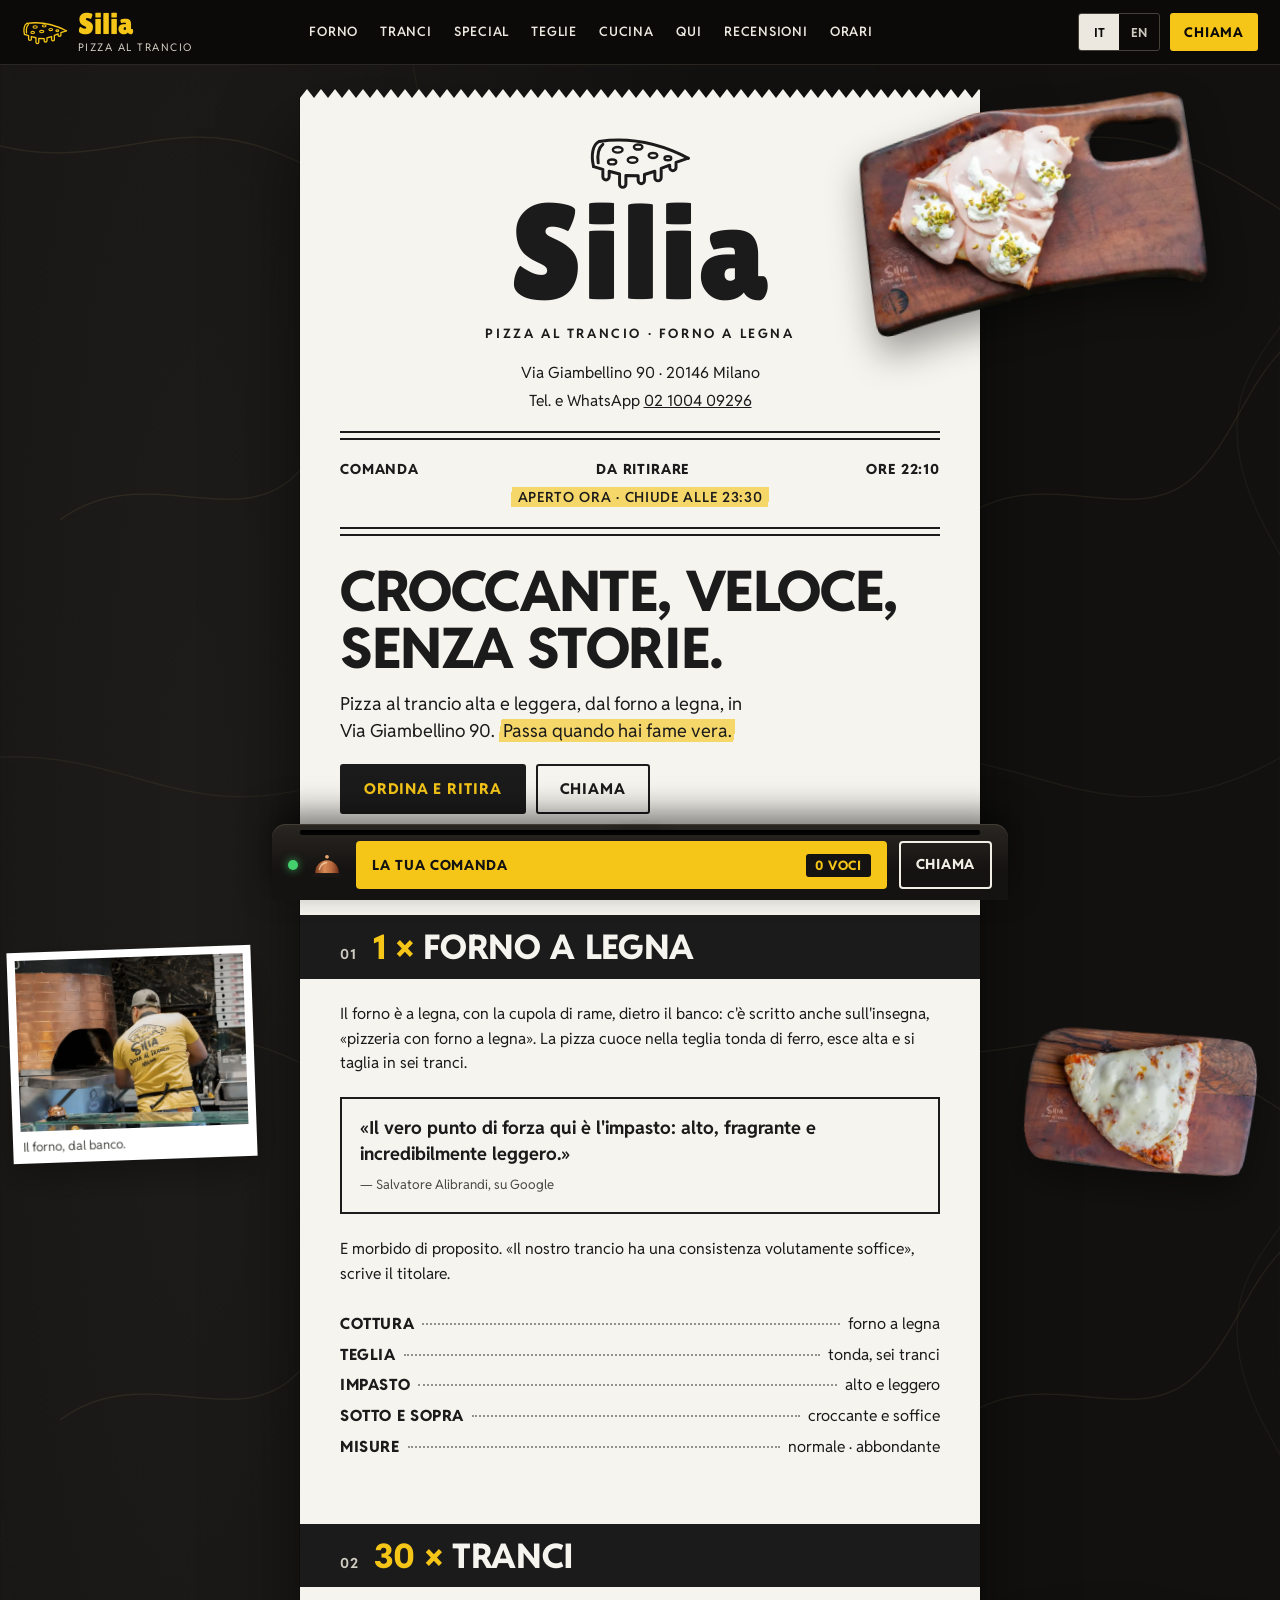
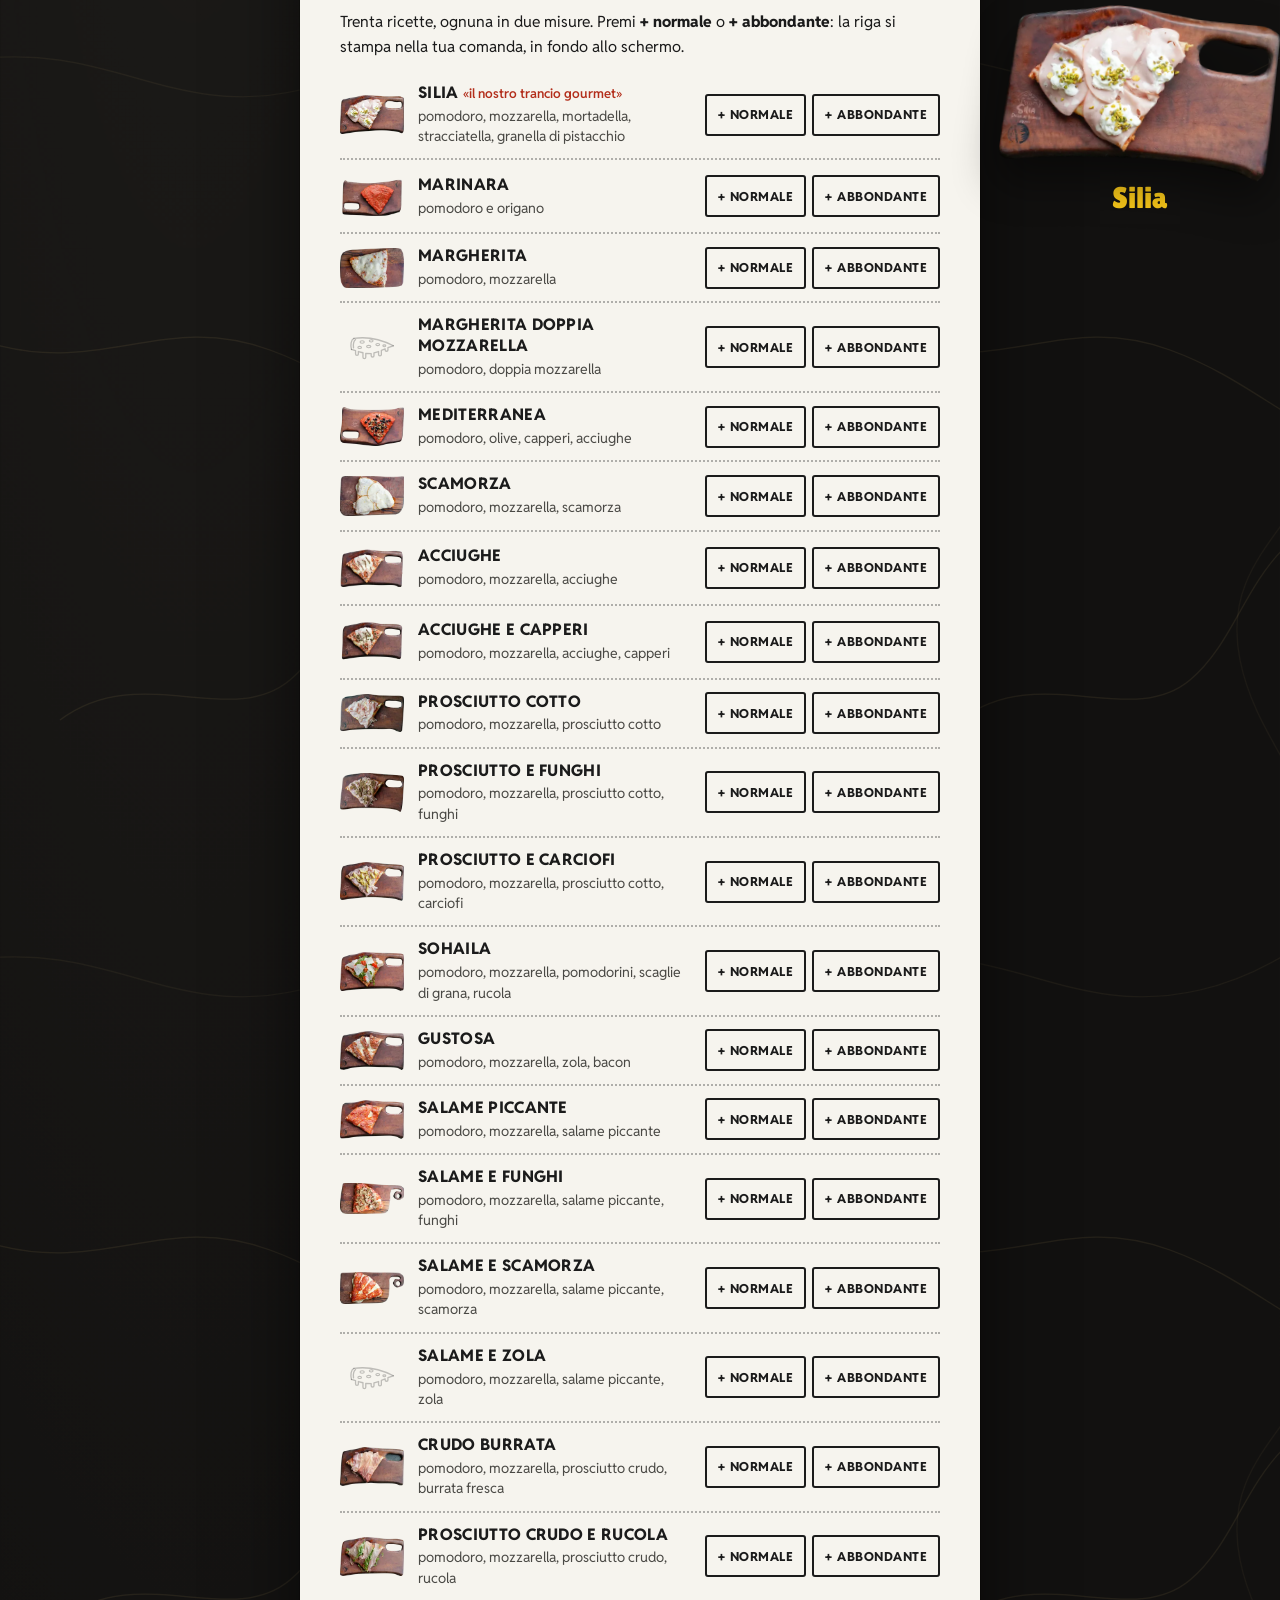
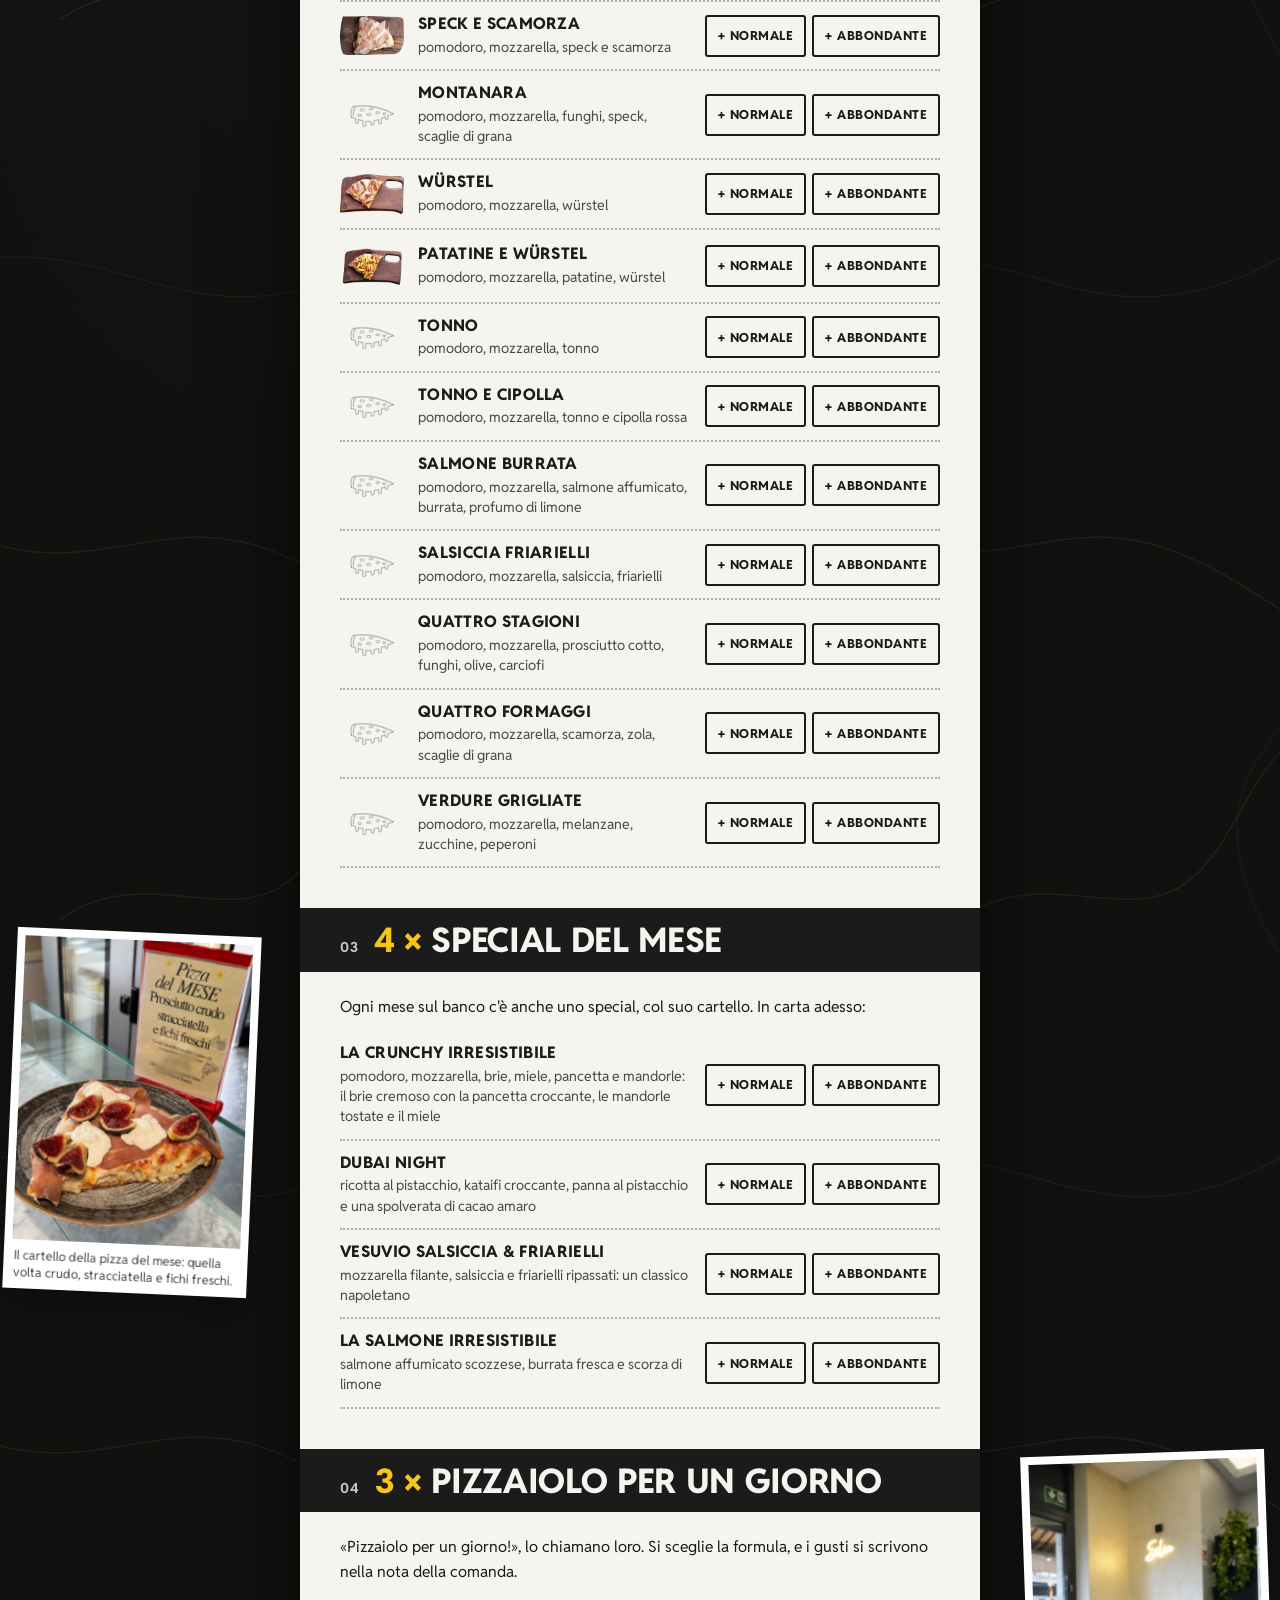
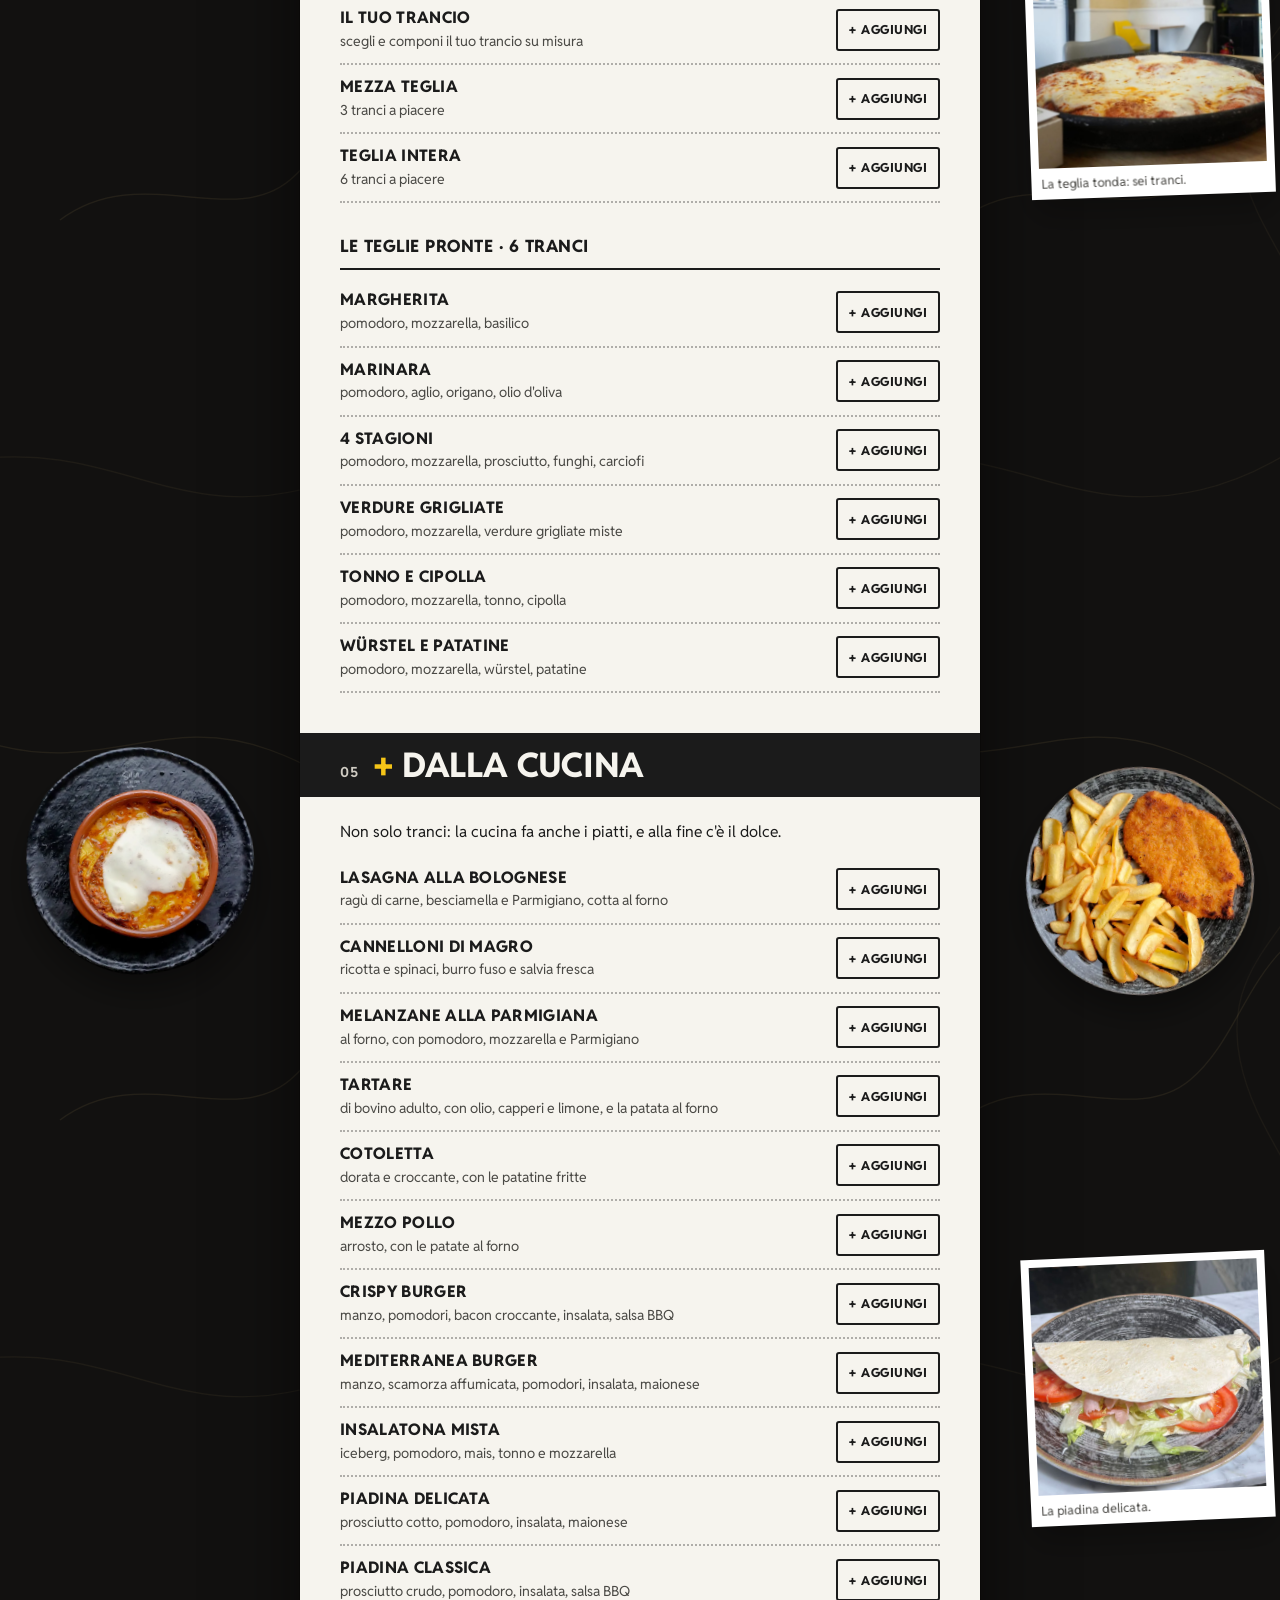
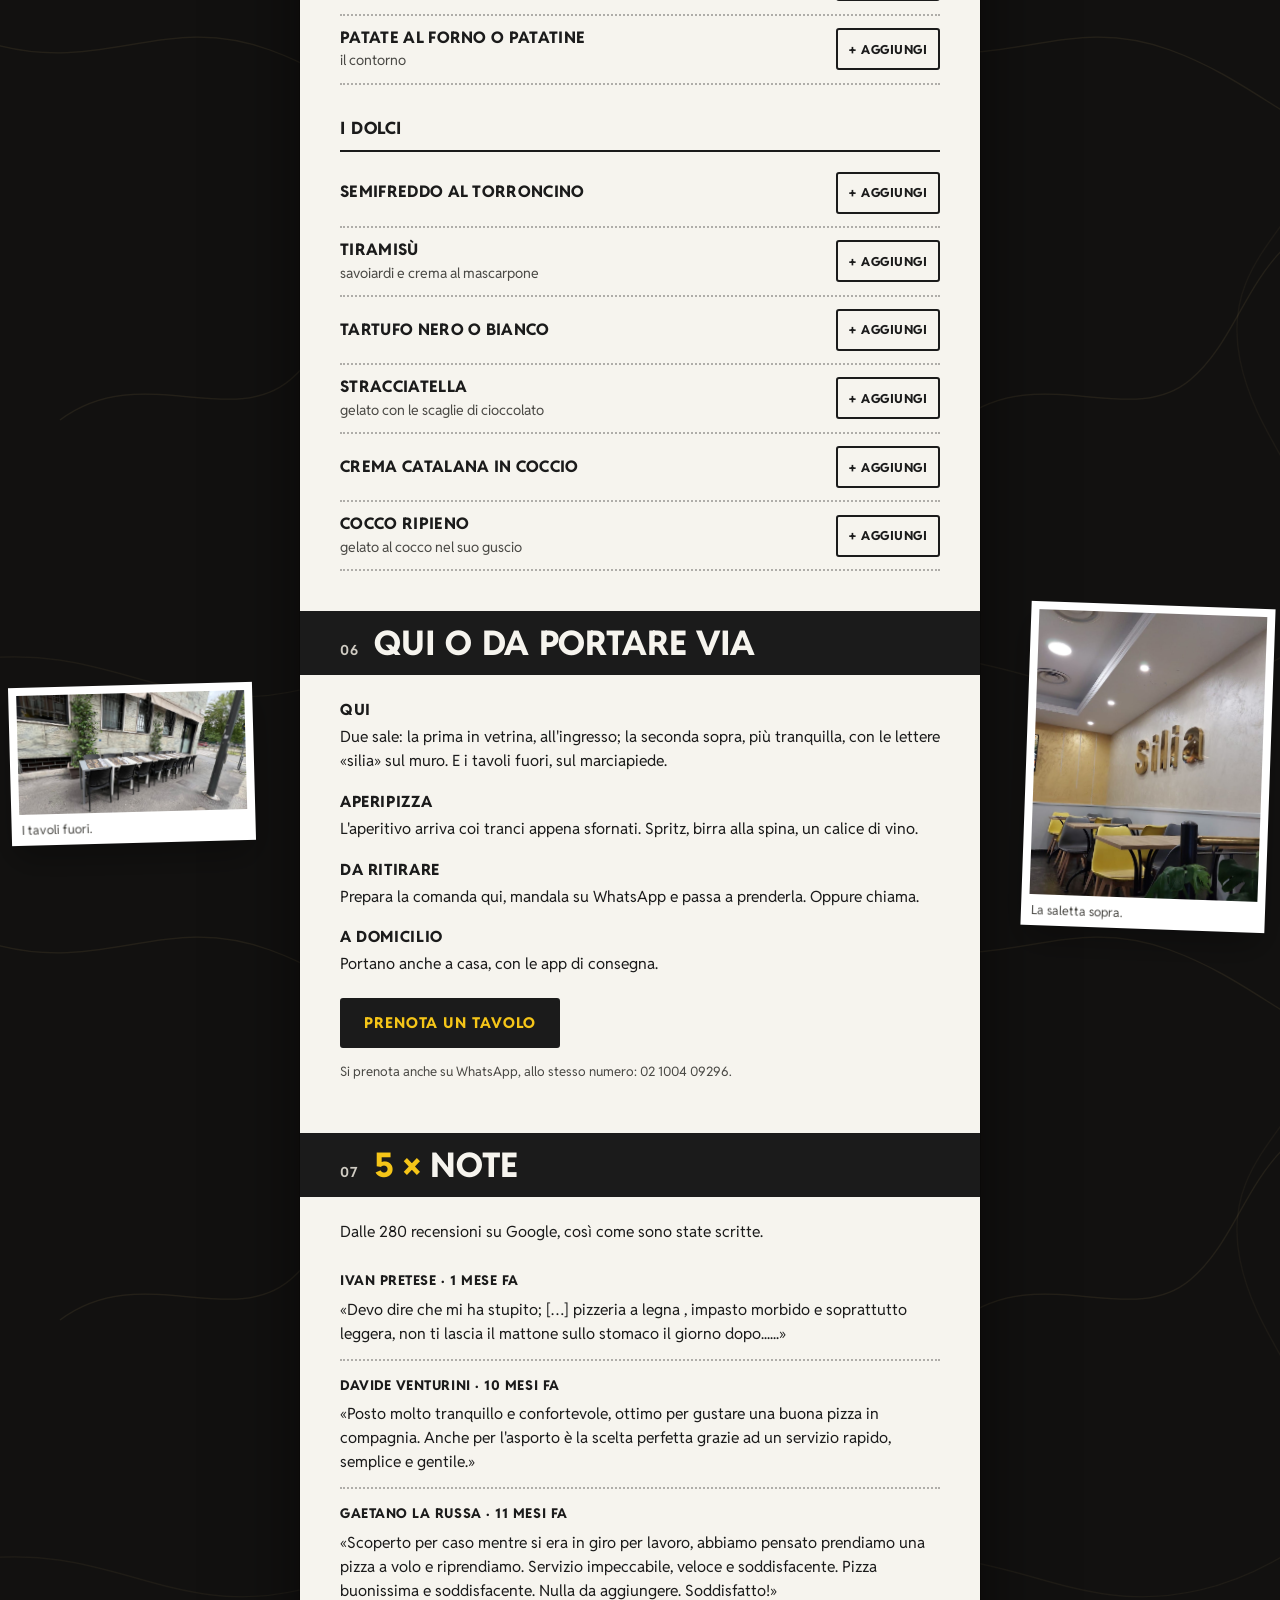
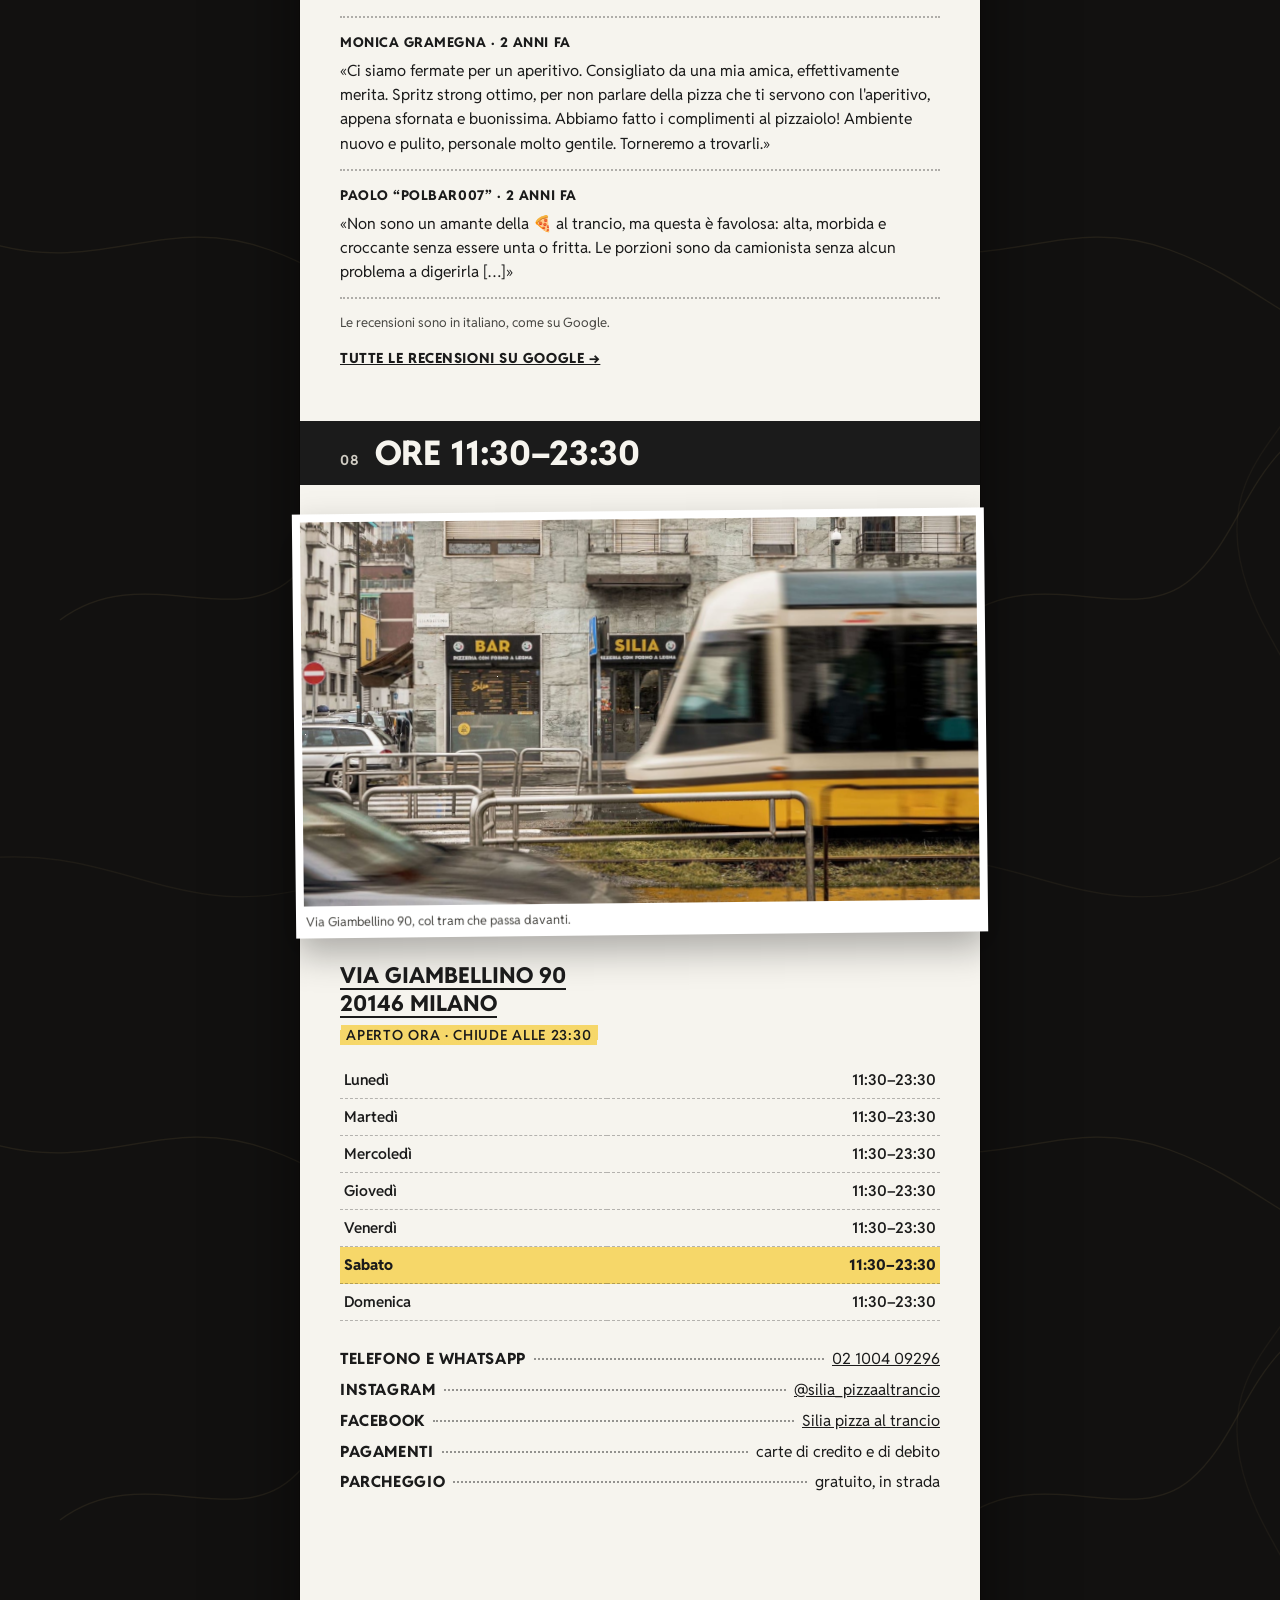
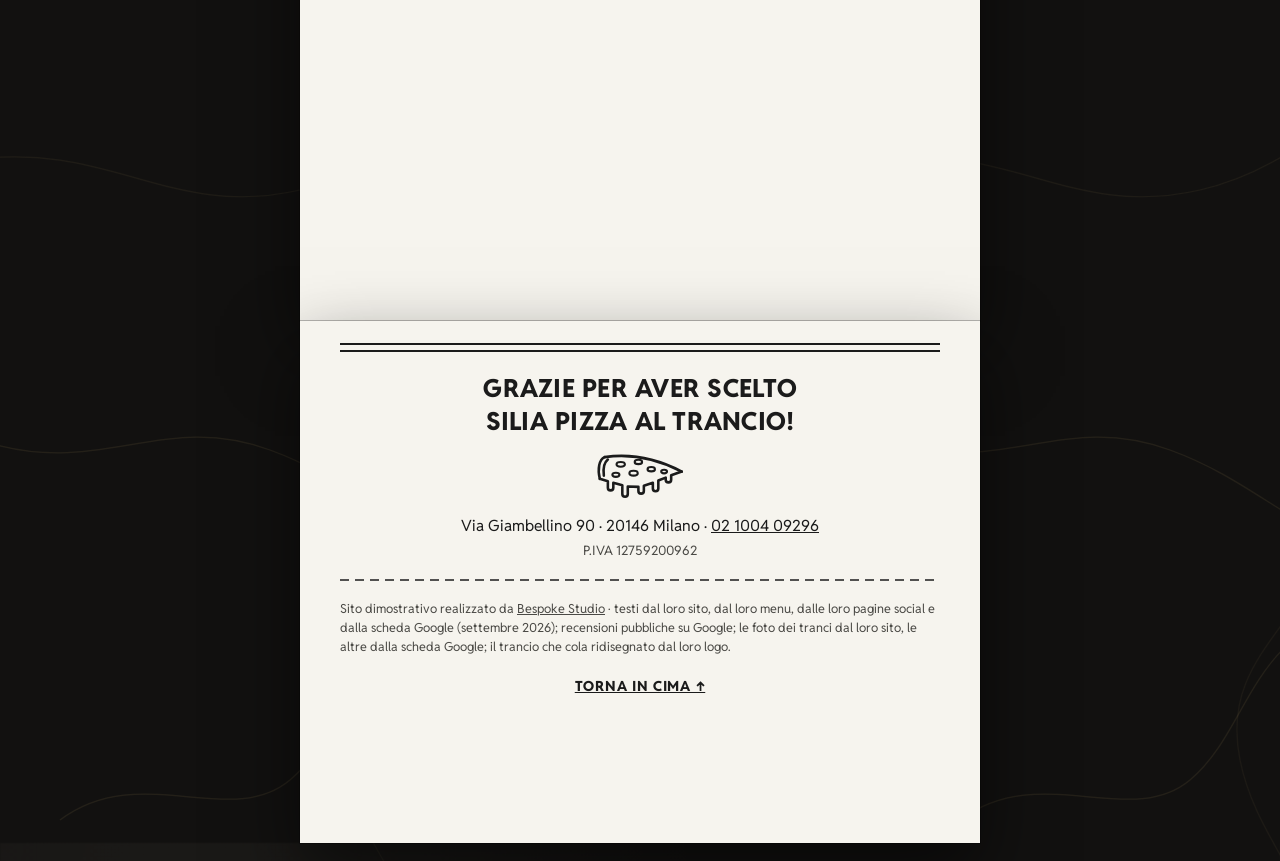
==== index.html @ 216e708e "Silia Pizza al Trancio: la comanda che esce dalla stampante Sito dimostrativo per Silia Pizza al Tra" ====
<!DOCTYPE html>
<html lang="it" class="no-js">
<head>
<meta charset="utf-8">
<meta name="viewport" content="width=device-width, initial-scale=1">
<script>(function(r){r.classList.remove('no-js');try{if(!matchMedia('(prefers-reduced-motion: reduce)').matches&&!location.hash&&(window.scrollY||0)<40)r.classList.add('stampa-attesa')}catch(e){}})(document.documentElement)</script>
<title>Silia Pizza al Trancio — forno a legna, Via Giambellino 90, Milano</title>
<meta name="description" content="Silia Pizza al Trancio: pizza al trancio alta e leggera dal forno a legna, in Via Giambellino 90 a Milano. Trenta ricette in due misure, normale e abbondante, teglie intere, cucina e aperipizza. Aperti tutti i giorni dalle 11:30 alle 23:30. Ordini e prenotazioni: 02 1004 09296, anche su WhatsApp.">
<link rel="canonical" href="https://rotenzark.github.io/silia-pizza/">
<meta property="og:type" content="website">
<meta property="og:title" content="Silia Pizza al Trancio — Croccante, veloce, senza storie.">
<meta property="og:description" content="Pizza al trancio dal forno a legna in Via Giambellino 90, Milano. Aperti tutti i giorni 11:30–23:30. La comanda si manda su WhatsApp.">
<meta property="og:image" content="https://rotenzark.github.io/silia-pizza/img/og.jpg">
<meta property="og:url" content="https://rotenzark.github.io/silia-pizza/">
<meta property="og:locale" content="it_IT">
<meta name="twitter:card" content="summary_large_image">
<meta name="theme-color" content="#121110">
<link rel="icon" href="img/favicon.svg" type="image/svg+xml">
<link rel="icon" href="img/favicon-32.png" sizes="32x32" type="image/png">
<link rel="apple-touch-icon" href="img/apple-touch-icon.png">
<link rel="preconnect" href="https://fonts.googleapis.com">
<link rel="preconnect" href="https://fonts.gstatic.com" crossorigin>
<link href="https://fonts.googleapis.com/css2?family=Lilita+One&amp;family=Radio+Canada+Big:ital,wght@0,400..700;1,400..600&amp;family=Reddit+Mono:wght@400..800&amp;display=swap" rel="stylesheet">
<!-- le sole cifre da Reddit Sans: lo zero di Reddit Mono è barrato (zero-check) -->
<link href="https://fonts.googleapis.com/css2?family=Reddit+Sans:wght@400..800&amp;text=0123456789&amp;display=swap" rel="stylesheet">
<link rel="stylesheet" href="css/styles.css?v=1">
<script src="https://cdn.jsdelivr.net/npm/gsap@3.12.5/dist/gsap.min.js" defer></script>
<script src="https://cdn.jsdelivr.net/npm/gsap@3.12.5/dist/ScrollTrigger.min.js" defer></script>
<script src="js/main.js?v=1" defer></script>
<script type="application/ld+json">
{"@context":"https://schema.org","@type":"Restaurant","name":"Silia Pizza al Trancio","alternateName":["Silia","Silia Pizza"],"description":"Pizza al trancio dal forno a legna: trenta ricette in due misure, normale e abbondante, teglie intere da sei tranci, piatti della cucina, dolci e aperipizza.","servesCuisine":["Pizza al trancio","Pizza","Cucina italiana"],"url":"https://rotenzark.github.io/silia-pizza/","image":"https://rotenzark.github.io/silia-pizza/img/og.jpg","telephone":"+39 02 1004 09296","address":{"@type":"PostalAddress","streetAddress":"Via Giambellino 90","postalCode":"20146","addressLocality":"Milano","addressRegion":"MI","addressCountry":"IT"},"geo":{"@type":"GeoCoordinates","latitude":45.4488118,"longitude":9.1424454},"openingHoursSpecification":[{"@type":"OpeningHoursSpecification","dayOfWeek":["Monday","Tuesday","Wednesday","Thursday","Friday","Saturday","Sunday"],"opens":"11:30","closes":"23:30"}],"acceptsReservations":true,"paymentAccepted":"Carte di credito e di debito","hasMenu":"https://rotenzark.github.io/silia-pizza/#tranci","amenityFeature":[{"@type":"LocationFeatureSpecification","name":"Consumazione sul posto","value":true},{"@type":"LocationFeatureSpecification","name":"Asporto","value":true},{"@type":"LocationFeatureSpecification","name":"Consegna a domicilio","value":true},{"@type":"LocationFeatureSpecification","name":"Tavoli all'aperto","value":true},{"@type":"LocationFeatureSpecification","name":"Parcheggio gratuito in strada","value":true}],"sameAs":["https://www.instagram.com/silia_pizzaaltrancio/","https://www.facebook.com/p/Silia-pizza-al-trancio-100089987750003/"]}
</script>
<script type="application/ld+json">
{"@context":"https://schema.org","@type":"FAQPage","mainEntity":[
{"@type":"Question","name":"Quali sono gli orari di Silia Pizza al Trancio?","acceptedAnswer":{"@type":"Answer","text":"Tutti i giorni, dalle 11:30 alle 23:30."}},
{"@type":"Question","name":"Come si ordina da ritirare?","acceptedAnswer":{"@type":"Answer","text":"Si prepara la comanda sul sito e si manda su WhatsApp allo 02 1004 09296, oppure si chiama lo stesso numero. Poi si passa a ritirare in Via Giambellino 90."}},
{"@type":"Question","name":"Che differenza c'è fra trancio normale e abbondante?","acceptedAnswer":{"@type":"Answer","text":"È la misura: ogni ricetta si ordina in due misure, normale e abbondante."}},
{"@type":"Question","name":"Si può ordinare una teglia intera?","acceptedAnswer":{"@type":"Answer","text":"Sì: la mezza teglia ha 3 tranci a piacere, la teglia intera 6 tranci a piacere. Ci sono anche le teglie pronte, da 6 tranci."}},
{"@type":"Question","name":"Com'è cotta la pizza?","acceptedAnswer":{"@type":"Answer","text":"Nel forno a legna, in teglia tonda."}},
{"@type":"Question","name":"Si può prenotare un tavolo?","acceptedAnswer":{"@type":"Answer","text":"Sì, anche su WhatsApp allo 02 1004 09296. Ci sono due sale e i tavoli fuori."}}
]}
</script>
</head>
<body>

<svg class="simboli" aria-hidden="true" focusable="false"><defs>
  <!-- il trancio che cola, ridisegnato dal loro logo (maglietta gialla, taglieri incisi) -->
  <symbol id="trancio" viewBox="4 3 112 62">
    <g fill="none" stroke="currentColor" stroke-width="3.2" stroke-linecap="round" stroke-linejoin="round">
      <path d="M16 13 Q64 6 112 31"/><path d="M16 13 C9 16 7 28 10 40"/><path d="M20 16 C15 20 14 28 15 36"/>
      <path d="M10 40 L20 43 L20 51 A3.4 3.4 0 0 0 26.8 51 L26.8 45 L38 48 L38 59 A3.4 3.4 0 0 0 44.8 59 L44.8 49.5 L58 50 L58 55 A3.4 3.4 0 0 0 64.8 55 L64.8 48.5 L76 45 L76 52 A3.4 3.4 0 0 0 82.8 52 L82.8 42 L92 38.5 L92 41 A3.4 3.4 0 0 0 98.8 41 L98.8 35.5 L112 31"/>
    </g>
    <g fill="none" stroke="currentColor" stroke-width="2.6"><ellipse cx="36" cy="22" rx="5.2" ry="3"/><ellipse cx="52" cy="33" rx="5.2" ry="3"/><ellipse cx="58" cy="19" rx="4.6" ry="2.7"/><ellipse cx="74" cy="28" rx="4.6" ry="2.7"/><ellipse cx="30" cy="35" rx="4.4" ry="2.6"/><ellipse cx="90" cy="31" rx="3.6" ry="2.2"/></g>
  </symbol>
  <!-- il campanello di rame del loro banco (foto del forno) -->
  <symbol id="campanello-svg" viewBox="0 0 40 36">
    <path d="M20 5.5a2.2 2.2 0 1 0 0.01 0z" fill="#E7A36F"/>
    <path d="M6 27c0-8.6 6.3-15.2 14-15.2S34 18.4 34 27z" fill="url(#rame)"/>
    <path d="M11 22.5c1.2-4.4 4.6-7.4 8.5-8" fill="none" stroke="#F6D2B0" stroke-width="1.6" stroke-linecap="round" opacity=".8"/>
    <rect x="3" y="27" width="34" height="4.5" rx="2" fill="#1A1614"/>
  </symbol>
  <symbol id="telefono" viewBox="0 0 24 24"><path fill="currentColor" d="M6.6 10.8c1.4 2.8 3.8 5.1 6.6 6.6l2.2-2.2c.3-.3.7-.4 1-.2 1.1.4 2.3.6 3.6.6.6 0 1 .4 1 1V20c0 .6-.4 1-1 1-9.4 0-17-7.6-17-17 0-.6.4-1 1-1h3.5c.6 0 1 .4 1 1 0 1.3.2 2.5.6 3.6.1.3 0 .7-.2 1l-2.3 2.2z"/></symbol>
  <linearGradient id="rame" x1="0" y1="0" x2="1" y2="0"><stop offset="0" stop-color="#7A3A1C"/><stop offset=".4" stop-color="#D98A55"/><stop offset=".7" stop-color="#B8693E"/><stop offset="1" stop-color="#6A2F16"/></linearGradient>
</defs></svg>

<a class="salta-al-testo" href="#comanda" data-i18n="m.salta">Vai al contenuto</a>

<header class="testata">
  <a class="testata__marchio" href="#comanda" aria-label="Silia Pizza al Trancio, torna all'inizio" data-i18n-aria="m.top">
    <svg class="testata__trancio" aria-hidden="true"><use href="#trancio"/></svg>
    <span class="testata__nome">Silia<span class="testata__cosa" data-i18n="t.cosa">pizza al trancio</span></span>
  </a>
  <nav class="voci" aria-label="Le righe della comanda" data-i18n-aria="m.voci">
    <a href="#forno" data-i18n="v.forno">Forno</a>
    <a href="#tranci" data-i18n="v.tranci">Tranci</a>
    <a href="#special" data-i18n="v.special">Special</a>
    <a href="#teglie" data-i18n="v.teglie">Teglie</a>
    <a href="#cucina" data-i18n="v.cucina">Cucina</a>
    <a href="#qui" data-i18n="v.qui">Qui</a>
    <a href="#note" data-i18n="v.note">Recensioni</a>
    <a href="#dove" data-i18n="v.dove">Orari</a>
  </nav>
  <div class="testata__destra">
    <div class="lingue" role="group" aria-label="Lingua" data-i18n-aria="m.lingua">
      <button type="button" data-lang="it" aria-pressed="true">IT</button>
      <button type="button" data-lang="en" aria-pressed="false">EN</button>
    </div>
    <a class="testata__chiama" href="tel:+3902100409296" data-tel><span data-i18n="t.chiama">Chiama</span></a>
    <button id="burger" class="burger" type="button" aria-expanded="false" aria-controls="indiceMobile" aria-label="Apri le voci" data-i18n-aria="m.menu"><span></span><span></span><span></span></button>
  </div>
</header>

<nav id="indiceMobile" class="indice-mobile" hidden aria-label="Le righe della comanda" data-i18n-aria="m.voci">
  <a href="#forno"><b>01</b> <span data-i18n="v.forno">Forno</span></a>
  <a href="#tranci"><b>02</b> <span data-i18n="v.tranci">Tranci</span></a>
  <a href="#special"><b>03</b> <span data-i18n="v.special">Special</span></a>
  <a href="#teglie"><b>04</b> <span data-i18n="v.teglie">Teglie</span></a>
  <a href="#cucina"><b>05</b> <span data-i18n="v.cucina">Cucina</span></a>
  <a href="#qui"><b>06</b> <span data-i18n="v.qui">Qui</span></a>
  <a href="#note"><b>07</b> <span data-i18n="v.note">Recensioni</span></a>
  <a href="#dove"><b>08</b> <span data-i18n="v.dove">Orari</span></a>
</nav>

<div class="scontrino" id="scontrino">
<main id="comanda" class="carta" tabindex="-1">

<!-- ════════ INTESTAZIONE: il logo stampato in cima alla comanda ════════ -->
<section class="testa" aria-labelledby="titolo">
  <div class="testa__logo">
    <svg class="testa__trancio" aria-hidden="true"><use href="#trancio"/></svg>
    <p class="testa__nome">Silia</p>
    <p class="testa__cosa" data-i18n="h.cosa">pizza al trancio · forno a legna</p>
  </div>
  <p class="centro">Via Giambellino 90 · 20146 Milano</p>
  <p class="centro"><span data-i18n="h.tel">Tel. e WhatsApp</span> <a href="tel:+3902100409296" data-tel>02 1004 09296</a></p>
  <div class="doppia" aria-hidden="true"></div>
  <p class="colonne"><span data-i18n="h.comanda">Comanda</span><span data-i18n="h.asporto">da ritirare</span><span class="ora" id="oraAdesso">Milano</span></p>
  <p class="stato-riga"><span class="stato" id="orarioStato" aria-live="polite">Tutti i giorni 11:30–23:30</span></p>
  <div class="doppia" aria-hidden="true"></div>
  <h1 id="titolo" class="titolo" data-i18n="h.titolo">Croccante, veloce, senza storie.</h1>
  <p class="sotto" data-i18n="h.sotto">Pizza al trancio alta e leggera, dal forno a legna, in Via Giambellino 90. <span class="evidenzia">Passa quando hai fame vera.</span></p>
  <p class="bottoni">
    <a class="bottone bottone--pieno" href="#tranci" data-i18n="h.ordina">Ordina e ritira</a>
    <a class="bottone" href="tel:+3902100409296" data-tel data-i18n="h.chiama">Chiama</a>
  </p>
  <p class="piccolo" data-i18n="h.come">Scegli i tranci, premi «+ normale» o «+ abbondante»: la comanda si stampa in fondo allo schermo e parte su WhatsApp.</p>
  <figure class="posato posato--testa" aria-hidden="true">
    <img src="img/tranci/silia.webp" width="720" height="442" alt="" fetchpriority="high">
  </figure>
</section>

<!-- ════════ 01 · 1 × FORNO A LEGNA ════════ -->
<section id="forno" class="blocco" aria-labelledby="forno-t">
  <header class="capo"><span class="capo__n">01</span><h2 id="forno-t" class="capo__t"><span class="capo__q">1 ×</span> <span data-i18n="f.t">forno a legna</span></h2></header>
  <p data-i18n="f.p1">Il forno è a legna, con la cupola di rame, dietro il banco: c'è scritto anche sull'insegna, «pizzeria con forno a legna». La pizza cuoce nella teglia tonda di ferro, esce alta e si taglia in sei tranci.</p>
  <blockquote class="citazione">
    <p data-i18n="f.q">«Il vero punto di forza qui è l'impasto: alto, fragrante e incredibilmente leggero.»</p>
    <footer>— Salvatore Alibrandi, <span data-i18n="f.qsu">su Google</span></footer>
  </blockquote>
  <p data-i18n="f.p2">E morbido di proposito. «Il nostro trancio ha una consistenza volutamente soffice», scrive il titolare.</p>
  <dl class="righe">
    <div><dt data-i18n="f.k1">Cottura</dt><dd data-i18n="f.v1">forno a legna</dd></div>
    <div><dt data-i18n="f.k2">Teglia</dt><dd data-i18n="f.v2">tonda, sei tranci</dd></div>
    <div><dt data-i18n="f.k3">Impasto</dt><dd data-i18n="f.v3">alto e leggero</dd></div>
    <div><dt data-i18n="f.k4">Sotto e sopra</dt><dd data-i18n="f.v4">croccante e soffice</dd></div>
    <div><dt data-i18n="f.k5">Misure</dt><dd data-i18n="f.v5">normale · abbondante</dd></div>
  </dl>
  <figure class="foto foto--sx reveal" style="--r:-2deg;--t:40px">
    <button class="foto-btn" type="button" data-full="img/forno.jpg"><img src="img/forno.jpg" width="1400" height="1051" alt="Il forno a legna con la cupola di rame; davanti, di spalle, il pizzaiolo con la maglietta gialla di Silia, e il campanello di rame sul banco" data-i18n-alt="f.alt"></button>
    <figcaption data-i18n="f.cap">Il forno, dal banco.</figcaption>
  </figure>
  <figure class="posato posato--dx reveal" style="--r:7deg;--t:120px" aria-hidden="true">
    <img src="img/tranci/margherita.webp" width="720" height="448" alt="">
  </figure>
</section>

<!-- ════════ 02 · 30 × TRANCI ════════ -->
<section id="tranci" class="blocco" aria-labelledby="tranci-t">
  <header class="capo"><span class="capo__n">02</span><h2 id="tranci-t" class="capo__t"><span class="capo__q">30 ×</span> <span data-i18n="t.t">tranci</span></h2></header>
  <p data-i18n="t.p">Trenta ricette, ognuna in due misure. Premi <b>+ normale</b> o <b>+ abbondante</b>: la riga si stampa nella tua comanda, in fondo allo schermo.</p>
  <p class="solo-nojs piccolo" data-i18n="t.nojs">Per ordinare: chiama o scrivi su WhatsApp allo 02 1004 09296.</p>
  <ul class="menu" id="menuTranci">
    <li class="voce" data-id="silia" data-foto="img/tranci/silia.webp"><img class="voce__mini" src="img/tranci/silia-s.webp" width="200" height="123" alt=""><div class="voce__testo"><p class="voce__nome">Silia <span class="voce__loro" data-i18n="t.silia2">«il nostro trancio gourmet»</span></p><p class="voce__ingr" data-i18n="t.silia">pomodoro, mozzarella, mortadella, stracciatella, granella di pistacchio</p></div><div class="voce__cmd"></div></li>
    <li class="voce" data-id="marinara" data-foto="img/tranci/marinara.webp"><img class="voce__mini" src="img/tranci/marinara-s.webp" width="200" height="150" alt=""><div class="voce__testo"><p class="voce__nome">Marinara</p><p class="voce__ingr" data-i18n="t.marinara">pomodoro e origano</p></div><div class="voce__cmd"></div></li>
    <li class="voce" data-id="margherita" data-foto="img/tranci/margherita.webp"><img class="voce__mini" src="img/tranci/margherita-s.webp" width="200" height="124" alt=""><div class="voce__testo"><p class="voce__nome">Margherita</p><p class="voce__ingr" data-i18n="t.margherita">pomodoro, mozzarella</p></div><div class="voce__cmd"></div></li>
    <li class="voce" data-id="margherita-doppia"><span class="voce__mini voce__mini--vuota" aria-hidden="true"><svg><use href="#trancio"/></svg></span><div class="voce__testo"><p class="voce__nome" data-i18n="t.margheritadoppia.n">Margherita doppia mozzarella</p><p class="voce__ingr" data-i18n="t.margheritadoppia">pomodoro, doppia mozzarella</p></div><div class="voce__cmd"></div></li>
    <li class="voce" data-id="mediterranea" data-foto="img/tranci/mediterranea.webp"><img class="voce__mini" src="img/tranci/mediterranea-s.webp" width="200" height="122" alt=""><div class="voce__testo"><p class="voce__nome">Mediterranea</p><p class="voce__ingr" data-i18n="t.mediterranea">pomodoro, olive, capperi, acciughe</p></div><div class="voce__cmd"></div></li>
    <li class="voce" data-id="scamorza" data-foto="img/tranci/scamorza.webp"><img class="voce__mini" src="img/tranci/scamorza-s.webp" width="200" height="125" alt=""><div class="voce__testo"><p class="voce__nome">Scamorza</p><p class="voce__ingr" data-i18n="t.scamorza">pomodoro, mozzarella, scamorza</p></div><div class="voce__cmd"></div></li>
    <li class="voce" data-id="acciughe" data-foto="img/tranci/acciughe.webp"><img class="voce__mini" src="img/tranci/acciughe-s.webp" width="200" height="150" alt=""><div class="voce__testo"><p class="voce__nome">Acciughe</p><p class="voce__ingr" data-i18n="t.acciughe">pomodoro, mozzarella, acciughe</p></div><div class="voce__cmd"></div></li>
    <li class="voce" data-id="acciughe-capperi" data-foto="img/tranci/acciughe-capperi.webp"><img class="voce__mini" src="img/tranci/acciughe-capperi-s.webp" width="200" height="150" alt=""><div class="voce__testo"><p class="voce__nome" data-i18n="t.acciughecapperi.n">Acciughe e capperi</p><p class="voce__ingr" data-i18n="t.acciughecapperi">pomodoro, mozzarella, acciughe, capperi</p></div><div class="voce__cmd"></div></li>
    <li class="voce" data-id="prosciutto-cotto" data-foto="img/tranci/prosciutto-cotto.webp"><img class="voce__mini" src="img/tranci/prosciutto-cotto-s.webp" width="200" height="121" alt=""><div class="voce__testo"><p class="voce__nome">Prosciutto cotto</p><p class="voce__ingr" data-i18n="t.cotto">pomodoro, mozzarella, prosciutto cotto</p></div><div class="voce__cmd"></div></li>
    <li class="voce" data-id="prosciutto-funghi" data-foto="img/tranci/prosciutto-funghi.webp"><img class="voce__mini" src="img/tranci/prosciutto-funghi-s.webp" width="200" height="124" alt=""><div class="voce__testo"><p class="voce__nome" data-i18n="t.cottofunghi.n">Prosciutto e funghi</p><p class="voce__ingr" data-i18n="t.cottofunghi">pomodoro, mozzarella, prosciutto cotto, funghi</p></div><div class="voce__cmd"></div></li>
    <li class="voce" data-id="prosciutto-carciofi" data-foto="img/tranci/prosciutto-carciofi.webp"><img class="voce__mini" src="img/tranci/prosciutto-carciofi-s.webp" width="200" height="123" alt=""><div class="voce__testo"><p class="voce__nome" data-i18n="t.cottocarciofi.n">Prosciutto e carciofi</p><p class="voce__ingr" data-i18n="t.cottocarciofi">pomodoro, mozzarella, prosciutto cotto, carciofi</p></div><div class="voce__cmd"></div></li>
    <li class="voce" data-id="sohaila" data-foto="img/tranci/sohaila.webp"><img class="voce__mini" src="img/tranci/sohaila-s.webp" width="200" height="122" alt=""><div class="voce__testo"><p class="voce__nome">Sohaila</p><p class="voce__ingr" data-i18n="t.sohaila">pomodoro, mozzarella, pomodorini, scaglie di grana, rucola</p></div><div class="voce__cmd"></div></li>
    <li class="voce" data-id="gustosa" data-foto="img/tranci/gustosa.webp"><img class="voce__mini" src="img/tranci/gustosa-s.webp" width="200" height="124" alt=""><div class="voce__testo"><p class="voce__nome">Gustosa</p><p class="voce__ingr" data-i18n="t.gustosa">pomodoro, mozzarella, zola, bacon</p></div><div class="voce__cmd"></div></li>
    <li class="voce" data-id="salame-piccante" data-foto="img/tranci/salame-piccante.webp"><img class="voce__mini" src="img/tranci/salame-piccante-s.webp" width="200" height="123" alt=""><div class="voce__testo"><p class="voce__nome" data-i18n="t.salame.n">Salame piccante</p><p class="voce__ingr" data-i18n="t.salame">pomodoro, mozzarella, salame piccante</p></div><div class="voce__cmd"></div></li>
    <li class="voce" data-id="salame-funghi" data-foto="img/tranci/salame-funghi.webp"><img class="voce__mini" src="img/tranci/salame-funghi-s.webp" width="200" height="96" alt=""><div class="voce__testo"><p class="voce__nome" data-i18n="t.salamefunghi.n">Salame e funghi</p><p class="voce__ingr" data-i18n="t.salamefunghi">pomodoro, mozzarella, salame piccante, funghi</p></div><div class="voce__cmd"></div></li>
    <li class="voce" data-id="salame-scamorza" data-foto="img/tranci/salame-scamorza.webp"><img class="voce__mini" src="img/tranci/salame-scamorza-s.webp" width="200" height="98" alt=""><div class="voce__testo"><p class="voce__nome" data-i18n="t.salamescamorza.n">Salame e scamorza</p><p class="voce__ingr" data-i18n="t.salamescamorza">pomodoro, mozzarella, salame piccante, scamorza</p></div><div class="voce__cmd"></div></li>
    <li class="voce" data-id="salame-zola"><span class="voce__mini voce__mini--vuota" aria-hidden="true"><svg><use href="#trancio"/></svg></span><div class="voce__testo"><p class="voce__nome" data-i18n="t.salamezola.n">Salame e zola</p><p class="voce__ingr" data-i18n="t.salamezola">pomodoro, mozzarella, salame piccante, zola</p></div><div class="voce__cmd"></div></li>
    <li class="voce" data-id="crudo-burrata" data-foto="img/tranci/crudo-burrata.webp"><img class="voce__mini" src="img/tranci/crudo-burrata-s.webp" width="200" height="122" alt=""><div class="voce__testo"><p class="voce__nome">Crudo burrata</p><p class="voce__ingr" data-i18n="t.crudoburrata">pomodoro, mozzarella, prosciutto crudo, burrata fresca</p></div><div class="voce__cmd"></div></li>
    <li class="voce" data-id="crudo-rucola" data-foto="img/tranci/crudo-rucola.webp"><img class="voce__mini" src="img/tranci/crudo-rucola-s.webp" width="200" height="121" alt=""><div class="voce__testo"><p class="voce__nome" data-i18n="t.crudorucola.n">Prosciutto crudo e rucola</p><p class="voce__ingr" data-i18n="t.crudorucola">pomodoro, mozzarella, prosciutto crudo, rucola</p></div><div class="voce__cmd"></div></li>
    <li class="voce" data-id="speck-scamorza" data-foto="img/tranci/speck-scamorza.webp"><img class="voce__mini" src="img/tranci/speck-scamorza-s.webp" width="200" height="123" alt=""><div class="voce__testo"><p class="voce__nome" data-i18n="t.speck.n">Speck e scamorza</p><p class="voce__ingr" data-i18n="t.speck">pomodoro, mozzarella, speck e scamorza</p></div><div class="voce__cmd"></div></li>
    <li class="voce" data-id="montanara"><span class="voce__mini voce__mini--vuota" aria-hidden="true"><svg><use href="#trancio"/></svg></span><div class="voce__testo"><p class="voce__nome">Montanara</p><p class="voce__ingr" data-i18n="t.montanara">pomodoro, mozzarella, funghi, speck, scaglie di grana</p></div><div class="voce__cmd"></div></li>
    <li class="voce" data-id="wurstel" data-foto="img/tranci/wurstel.webp"><img class="voce__mini" src="img/tranci/wurstel-s.webp" width="200" height="122" alt=""><div class="voce__testo"><p class="voce__nome">Würstel</p><p class="voce__ingr" data-i18n="t.wurstel">pomodoro, mozzarella, würstel</p></div><div class="voce__cmd"></div></li>
    <li class="voce" data-id="patatine-wurstel" data-foto="img/tranci/patatine-wurstel.webp"><img class="voce__mini" src="img/tranci/patatine-wurstel-s.webp" width="200" height="150" alt=""><div class="voce__testo"><p class="voce__nome" data-i18n="t.patatine.n">Patatine e würstel</p><p class="voce__ingr" data-i18n="t.patatine">pomodoro, mozzarella, patatine, würstel</p></div><div class="voce__cmd"></div></li>
    <li class="voce" data-id="tonno"><span class="voce__mini voce__mini--vuota" aria-hidden="true"><svg><use href="#trancio"/></svg></span><div class="voce__testo"><p class="voce__nome" data-i18n="t.tonno.n">Tonno</p><p class="voce__ingr" data-i18n="t.tonno">pomodoro, mozzarella, tonno</p></div><div class="voce__cmd"></div></li>
    <li class="voce" data-id="tonno-cipolla"><span class="voce__mini voce__mini--vuota" aria-hidden="true"><svg><use href="#trancio"/></svg></span><div class="voce__testo"><p class="voce__nome" data-i18n="t.tonnocipolla.n">Tonno e cipolla</p><p class="voce__ingr" data-i18n="t.tonnocipolla">pomodoro, mozzarella, tonno e cipolla rossa</p></div><div class="voce__cmd"></div></li>
    <li class="voce" data-id="salmone-burrata"><span class="voce__mini voce__mini--vuota" aria-hidden="true"><svg><use href="#trancio"/></svg></span><div class="voce__testo"><p class="voce__nome" data-i18n="t.salmone.n">Salmone burrata</p><p class="voce__ingr" data-i18n="t.salmone">pomodoro, mozzarella, salmone affumicato, burrata, profumo di limone</p></div><div class="voce__cmd"></div></li>
    <li class="voce" data-id="salsiccia-friarielli"><span class="voce__mini voce__mini--vuota" aria-hidden="true"><svg><use href="#trancio"/></svg></span><div class="voce__testo"><p class="voce__nome" data-i18n="t.salsiccia.n">Salsiccia friarielli</p><p class="voce__ingr" data-i18n="t.salsiccia">pomodoro, mozzarella, salsiccia, friarielli</p></div><div class="voce__cmd"></div></li>
    <li class="voce" data-id="quattro-stagioni"><span class="voce__mini voce__mini--vuota" aria-hidden="true"><svg><use href="#trancio"/></svg></span><div class="voce__testo"><p class="voce__nome" data-i18n="t.stagioni.n">Quattro stagioni</p><p class="voce__ingr" data-i18n="t.stagioni">pomodoro, mozzarella, prosciutto cotto, funghi, olive, carciofi</p></div><div class="voce__cmd"></div></li>
    <li class="voce" data-id="quattro-formaggi"><span class="voce__mini voce__mini--vuota" aria-hidden="true"><svg><use href="#trancio"/></svg></span><div class="voce__testo"><p class="voce__nome" data-i18n="t.formaggi.n">Quattro formaggi</p><p class="voce__ingr" data-i18n="t.formaggi">pomodoro, mozzarella, scamorza, zola, scaglie di grana</p></div><div class="voce__cmd"></div></li>
    <li class="voce" data-id="verdure-grigliate"><span class="voce__mini voce__mini--vuota" aria-hidden="true"><svg><use href="#trancio"/></svg></span><div class="voce__testo"><p class="voce__nome" data-i18n="t.verdure.n">Verdure grigliate</p><p class="voce__ingr" data-i18n="t.verdure">pomodoro, mozzarella, melanzane, zucchine, peperoni</p></div><div class="voce__cmd"></div></li>
  </ul>
  <aside class="vetrina" aria-hidden="true">
    <div class="vetrina__in">
      <img class="vetrina__img" id="vetrinaImg" src="img/tranci/silia.webp" width="720" height="442" alt="">
      <p class="vetrina__nome" id="vetrinaNome">Silia</p>
    </div>
  </aside>
</section>

<!-- ════════ 03 · 4 × SPECIAL DEL MESE ════════ -->
<section id="special" class="blocco" aria-labelledby="special-t">
  <header class="capo"><span class="capo__n">03</span><h2 id="special-t" class="capo__t"><span class="capo__q">4 ×</span> <span data-i18n="s.t">special del mese</span></h2></header>
  <p data-i18n="s.p">Ogni mese sul banco c'è anche uno special, col suo cartello. In carta adesso:</p>
  <ul class="menu menu--special">
    <li class="voce" data-id="crunchy"><div class="voce__testo"><p class="voce__nome">La Crunchy Irresistibile</p><p class="voce__ingr" data-i18n="s.crunchy">pomodoro, mozzarella, brie, miele, pancetta e mandorle: il brie cremoso con la pancetta croccante, le mandorle tostate e il miele</p></div><div class="voce__cmd"></div></li>
    <li class="voce" data-id="dubai-night"><div class="voce__testo"><p class="voce__nome">Dubai Night</p><p class="voce__ingr" data-i18n="s.dubai">ricotta al pistacchio, kataifi croccante, panna al pistacchio e una spolverata di cacao amaro</p></div><div class="voce__cmd"></div></li>
    <li class="voce" data-id="vesuvio"><div class="voce__testo"><p class="voce__nome">Vesuvio Salsiccia &amp; Friarielli</p><p class="voce__ingr" data-i18n="s.vesuvio">mozzarella filante, salsiccia e friarielli ripassati: un classico napoletano</p></div><div class="voce__cmd"></div></li>
    <li class="voce" data-id="salmone-irresistibile"><div class="voce__testo"><p class="voce__nome">La Salmone Irresistibile</p><p class="voce__ingr" data-i18n="s.salmone">salmone affumicato scozzese, burrata fresca e scorza di limone</p></div><div class="voce__cmd"></div></li>
  </ul>
  <figure class="foto foto--sx reveal" style="--r:2.5deg;--t:30px">
    <button class="foto-btn" type="button" data-full="img/pizza-del-mese.jpg"><img src="img/pizza-del-mese.jpg" width="1000" height="1333" alt="Il cartello «Pizza del MESE: prosciutto crudo, stracciatella e fichi freschi» sul banco di vetro, e il trancio coi fichi in un piatto scuro" data-i18n-alt="s.alt"></button>
    <figcaption data-i18n="s.cap">Il cartello della pizza del mese: quella volta crudo, stracciatella e fichi freschi.</figcaption>
  </figure>
</section>

<!-- ════════ 04 · 3 × PIZZAIOLO PER UN GIORNO ════════ -->
<section id="teglie" class="blocco" aria-labelledby="teglie-t">
  <header class="capo"><span class="capo__n">04</span><h2 id="teglie-t" class="capo__t"><span class="capo__q">3 ×</span> <span data-i18n="p.t">pizzaiolo per un giorno</span></h2></header>
  <p data-i18n="p.p">«Pizzaiolo per un giorno!», lo chiamano loro. Si sceglie la formula, e i gusti si scrivono nella nota della comanda.</p>
  <ul class="menu menu--formule">
    <li class="voce" data-id="trancio-su-misura" data-una><div class="voce__testo"><p class="voce__nome" data-i18n="p.f1">Il tuo trancio</p><p class="voce__ingr" data-i18n="p.f1d">scegli e componi il tuo trancio su misura</p></div><div class="voce__cmd"></div></li>
    <li class="voce" data-id="mezza-teglia" data-una><div class="voce__testo"><p class="voce__nome" data-i18n="p.f2">Mezza teglia</p><p class="voce__ingr" data-i18n="p.f2d">3 tranci a piacere</p></div><div class="voce__cmd"></div></li>
    <li class="voce" data-id="teglia-intera" data-una><div class="voce__testo"><p class="voce__nome" data-i18n="p.f3">Teglia intera</p><p class="voce__ingr" data-i18n="p.f3d">6 tranci a piacere</p></div><div class="voce__cmd"></div></li>
  </ul>
  <h3 class="sottocapo" data-i18n="p.pronte">Le teglie pronte · 6 tranci</h3>
  <ul class="menu menu--pronte">
    <li class="voce" data-id="teglia-margherita" data-una><div class="voce__testo"><p class="voce__nome">Margherita</p><p class="voce__ingr" data-i18n="p.t1">pomodoro, mozzarella, basilico</p></div><div class="voce__cmd"></div></li>
    <li class="voce" data-id="teglia-marinara" data-una><div class="voce__testo"><p class="voce__nome">Marinara</p><p class="voce__ingr" data-i18n="p.t2">pomodoro, aglio, origano, olio d'oliva</p></div><div class="voce__cmd"></div></li>
    <li class="voce" data-id="teglia-4-stagioni" data-una><div class="voce__testo"><p class="voce__nome" data-i18n="p.t3n">4 Stagioni</p><p class="voce__ingr" data-i18n="p.t3">pomodoro, mozzarella, prosciutto, funghi, carciofi</p></div><div class="voce__cmd"></div></li>
    <li class="voce" data-id="teglia-verdure" data-una><div class="voce__testo"><p class="voce__nome" data-i18n="p.t4n">Verdure grigliate</p><p class="voce__ingr" data-i18n="p.t4">pomodoro, mozzarella, verdure grigliate miste</p></div><div class="voce__cmd"></div></li>
    <li class="voce" data-id="teglia-tonno-cipolla" data-una><div class="voce__testo"><p class="voce__nome" data-i18n="p.t5n">Tonno e cipolla</p><p class="voce__ingr" data-i18n="p.t5">pomodoro, mozzarella, tonno, cipolla</p></div><div class="voce__cmd"></div></li>
    <li class="voce" data-id="teglia-wurstel-patatine" data-una><div class="voce__testo"><p class="voce__nome" data-i18n="p.t6n">Würstel e patatine</p><p class="voce__ingr" data-i18n="p.t6">pomodoro, mozzarella, würstel, patatine</p></div><div class="voce__cmd"></div></li>
  </ul>
  <figure class="foto foto--dx reveal" style="--r:-2deg;--t:10px">
    <button class="foto-btn" type="button" data-full="img/teglia.jpg"><img src="img/teglia.jpg" width="1000" height="1332" alt="Una teglia tonda di ferro nero con la margherita appena sfornata; dietro, in sala, la scritta «Silia» al neon e una sedia gialla" data-i18n-alt="p.alt"></button>
    <figcaption data-i18n="p.cap">La teglia tonda: sei tranci.</figcaption>
  </figure>
</section>

<!-- ════════ 05 · DALLA CUCINA ════════ -->
<section id="cucina" class="blocco" aria-labelledby="cucina-t">
  <header class="capo"><span class="capo__n">05</span><h2 id="cucina-t" class="capo__t"><span class="capo__q">+</span> <span data-i18n="c.t">dalla cucina</span></h2></header>
  <p data-i18n="c.p">Non solo tranci: la cucina fa anche i piatti, e alla fine c'è il dolce.</p>
  <ul class="menu menu--cucina">
    <li class="voce" data-id="lasagna" data-una><div class="voce__testo"><p class="voce__nome" data-i18n="c.1n">Lasagna alla bolognese</p><p class="voce__ingr" data-i18n="c.1">ragù di carne, besciamella e Parmigiano, cotta al forno</p></div><div class="voce__cmd"></div></li>
    <li class="voce" data-id="cannelloni" data-una><div class="voce__testo"><p class="voce__nome" data-i18n="c.2n">Cannelloni di magro</p><p class="voce__ingr" data-i18n="c.2">ricotta e spinaci, burro fuso e salvia fresca</p></div><div class="voce__cmd"></div></li>
    <li class="voce" data-id="parmigiana" data-una><div class="voce__testo"><p class="voce__nome" data-i18n="c.3n">Melanzane alla parmigiana</p><p class="voce__ingr" data-i18n="c.3">al forno, con pomodoro, mozzarella e Parmigiano</p></div><div class="voce__cmd"></div></li>
    <li class="voce" data-id="tartare" data-una><div class="voce__testo"><p class="voce__nome">Tartare</p><p class="voce__ingr" data-i18n="c.4">di bovino adulto, con olio, capperi e limone, e la patata al forno</p></div><div class="voce__cmd"></div></li>
    <li class="voce" data-id="cotoletta" data-una><div class="voce__testo"><p class="voce__nome" data-i18n="c.5n">Cotoletta</p><p class="voce__ingr" data-i18n="c.5">dorata e croccante, con le patatine fritte</p></div><div class="voce__cmd"></div></li>
    <li class="voce" data-id="mezzo-pollo" data-una><div class="voce__testo"><p class="voce__nome" data-i18n="c.6n">Mezzo pollo</p><p class="voce__ingr" data-i18n="c.6">arrosto, con le patate al forno</p></div><div class="voce__cmd"></div></li>
    <li class="voce" data-id="crispy-burger" data-una><div class="voce__testo"><p class="voce__nome">Crispy burger</p><p class="voce__ingr" data-i18n="c.7">manzo, pomodori, bacon croccante, insalata, salsa BBQ</p></div><div class="voce__cmd"></div></li>
    <li class="voce" data-id="mediterranea-burger" data-una><div class="voce__testo"><p class="voce__nome">Mediterranea burger</p><p class="voce__ingr" data-i18n="c.8">manzo, scamorza affumicata, pomodori, insalata, maionese</p></div><div class="voce__cmd"></div></li>
    <li class="voce" data-id="insalatona" data-una><div class="voce__testo"><p class="voce__nome" data-i18n="c.9n">Insalatona mista</p><p class="voce__ingr" data-i18n="c.9">iceberg, pomodoro, mais, tonno e mozzarella</p></div><div class="voce__cmd"></div></li>
    <li class="voce" data-id="piadina-delicata" data-una><div class="voce__testo"><p class="voce__nome" data-i18n="c.10n">Piadina delicata</p><p class="voce__ingr" data-i18n="c.10">prosciutto cotto, pomodoro, insalata, maionese</p></div><div class="voce__cmd"></div></li>
    <li class="voce" data-id="piadina-classica" data-una><div class="voce__testo"><p class="voce__nome" data-i18n="c.11n">Piadina classica</p><p class="voce__ingr" data-i18n="c.11">prosciutto crudo, pomodoro, insalata, salsa BBQ</p></div><div class="voce__cmd"></div></li>
    <li class="voce" data-id="patate" data-una><div class="voce__testo"><p class="voce__nome" data-i18n="c.12n">Patate al forno o patatine</p><p class="voce__ingr" data-i18n="c.12">il contorno</p></div><div class="voce__cmd"></div></li>
  </ul>
  <h3 class="sottocapo" data-i18n="c.dolci">I dolci</h3>
  <ul class="menu menu--cucina">
    <li class="voce" data-id="semifreddo" data-una><div class="voce__testo"><p class="voce__nome" data-i18n="c.d1n">Semifreddo al torroncino</p></div><div class="voce__cmd"></div></li>
    <li class="voce" data-id="tiramisu" data-una><div class="voce__testo"><p class="voce__nome">Tiramisù</p><p class="voce__ingr" data-i18n="c.d2">savoiardi e crema al mascarpone</p></div><div class="voce__cmd"></div></li>
    <li class="voce" data-id="tartufo" data-una><div class="voce__testo"><p class="voce__nome" data-i18n="c.d3n">Tartufo nero o bianco</p></div><div class="voce__cmd"></div></li>
    <li class="voce" data-id="stracciatella" data-una><div class="voce__testo"><p class="voce__nome">Stracciatella</p><p class="voce__ingr" data-i18n="c.d4">gelato con le scaglie di cioccolato</p></div><div class="voce__cmd"></div></li>
    <li class="voce" data-id="crema-catalana" data-una><div class="voce__testo"><p class="voce__nome" data-i18n="c.d5n">Crema catalana in coccio</p></div><div class="voce__cmd"></div></li>
    <li class="voce" data-id="cocco" data-una><div class="voce__testo"><p class="voce__nome" data-i18n="c.d6n">Cocco ripieno</p><p class="voce__ingr" data-i18n="c.d6">gelato al cocco nel suo guscio</p></div><div class="voce__cmd"></div></li>
  </ul>
  <figure class="posato posato--sx reveal" style="--r:-6deg;--t:20px">
    <img src="img/tranci/lasagna.webp" width="720" height="717" alt="La lasagna nel coccio, su un piatto nero" data-i18n-alt="c.alt1">
  </figure>
  <div class="coppia">
    <figure class="posato posato--dx reveal" style="--r:5deg;--t:40px">
      <img src="img/tranci/cotoletta.webp" width="738" height="738" alt="La cotoletta dorata con le patatine, in un piatto scuro visto dall'alto" data-i18n-alt="c.alt2">
    </figure>
    <figure class="foto foto--dx foto--basso reveal" style="--r:-2.5deg;--t:520px">
      <button class="foto-btn" type="button" data-full="img/piadina.jpg"><img src="img/piadina.jpg" width="800" height="800" alt="La piadina delicata con prosciutto cotto, pomodoro e insalata, in un piatto scuro" data-i18n-alt="c.alt3"></button>
      <figcaption data-i18n="c.cap3">La piadina delicata.</figcaption>
    </figure>
  </div>
</section>

<!-- ════════ 06 · QUI O DA PORTARE VIA ════════ -->
<section id="qui" class="blocco" aria-labelledby="qui-t">
  <header class="capo"><span class="capo__n">06</span><h2 id="qui-t" class="capo__t"><span data-i18n="q.t">qui o da portare via</span></h2></header>
  <dl class="righe righe--larghe">
    <div><dt data-i18n="q.k1">Qui</dt><dd data-i18n="q.v1">Due sale: la prima in vetrina, all'ingresso; la seconda sopra, più tranquilla, con le lettere «silia» sul muro. E i tavoli fuori, sul marciapiede.</dd></div>
    <div><dt data-i18n="q.k2">Aperipizza</dt><dd data-i18n="q.v2">L'aperitivo arriva coi tranci appena sfornati. Spritz, birra alla spina, un calice di vino.</dd></div>
    <div><dt data-i18n="q.k3">Da ritirare</dt><dd data-i18n="q.v3">Prepara la comanda qui, mandala su WhatsApp e passa a prenderla. Oppure chiama.</dd></div>
    <div><dt data-i18n="q.k4">A domicilio</dt><dd data-i18n="q.v4">Portano anche a casa, con le app di consegna.</dd></div>
  </dl>
  <p class="bottoni">
    <a class="bottone bottone--pieno" id="prenotaTavolo" href="tel:+3902100409296" data-tel data-i18n="q.prenota">Prenota un tavolo</a>
  </p>
  <p class="piccolo" data-i18n="q.prenotad">Si prenota anche su WhatsApp, allo stesso numero: 02 1004 09296.</p>
  <figure class="foto foto--dx reveal" style="--r:2deg;--t:0px">
    <button class="foto-btn" type="button" data-full="img/saletta.jpg"><img src="img/saletta.jpg" width="900" height="1125" alt="La saletta: le lettere dorate «silia» sul muro, i tavoli di legno, le sedie gialle e grigie" data-i18n-alt="q.alt1"></button>
    <figcaption data-i18n="q.cap1">La saletta sopra.</figcaption>
  </figure>
  <figure class="foto foto--sx reveal" style="--r:-1.5deg;--t:80px">
    <button class="foto-btn" type="button" data-full="img/dehors.jpg"><img src="img/dehors.jpg" width="1400" height="729" alt="La lunga tavolata apparecchiata fuori, sul marciapiede, lungo il muro di pietra del palazzo" data-i18n-alt="q.alt2"></button>
    <figcaption data-i18n="q.cap2">I tavoli fuori.</figcaption>
  </figure>
</section>

<!-- ════════ 07 · NOTE (recensioni) ════════ -->
<section id="note" class="blocco" aria-labelledby="note-t">
  <header class="capo"><span class="capo__n">07</span><h2 id="note-t" class="capo__t"><span class="capo__q">5 ×</span> <span data-i18n="n.t">note</span></h2></header>
  <p data-i18n="n.p">Dalle 280 recensioni su Google, così come sono state scritte.</p>
  <ol class="note">
    <li class="nota"><p class="nota__chi">Ivan Pretese · <span data-i18n="n.d1">1 mese fa</span></p><p class="nota__testo" lang="it">«Devo dire che mi ha stupito; […] pizzeria a legna , impasto morbido e soprattutto leggera, non ti lascia il mattone sullo stomaco il giorno dopo......»</p></li>
    <li class="nota"><p class="nota__chi">Davide Venturini · <span data-i18n="n.d2">10 mesi fa</span></p><p class="nota__testo" lang="it">«Posto molto tranquillo e confortevole, ottimo per gustare una buona pizza in compagnia. Anche per l'asporto è la scelta perfetta grazie ad un servizio rapido, semplice e gentile.»</p></li>
    <li class="nota"><p class="nota__chi">Gaetano La Russa · <span data-i18n="n.d3">11 mesi fa</span></p><p class="nota__testo" lang="it">«Scoperto per caso mentre si era in giro per lavoro, abbiamo pensato prendiamo una pizza a volo e riprendiamo. Servizio impeccabile, veloce e soddisfacente. Pizza buonissima e soddisfacente. Nulla da aggiungere. Soddisfatto!»</p></li>
    <li class="nota"><p class="nota__chi">Monica Gramegna · <span data-i18n="n.d4">2 anni fa</span></p><p class="nota__testo" lang="it">«Ci siamo fermate per un aperitivo. Consigliato da una mia amica, effettivamente merita. Spritz strong ottimo, per non parlare della pizza che ti servono con l'aperitivo, appena sfornata e buonissima. Abbiamo fatto i complimenti al pizzaiolo! Ambiente nuovo e pulito, personale molto gentile. Torneremo a trovarli.»</p></li>
    <li class="nota"><p class="nota__chi">Paolo “PolBar007” · <span data-i18n="n.d5">2 anni fa</span></p><p class="nota__testo" lang="it">«Non sono un amante della 🍕 al trancio, ma questa è favolosa: alta, morbida e croccante senza essere unta o fritta. Le porzioni sono da camionista senza alcun problema a digerirla […]»</p></li>
  </ol>
  <p class="piccolo" data-i18n="n.lingua">Le recensioni sono in italiano, come su Google.</p>
  <p><a class="link" href="https://www.google.com/maps/search/?api=1&amp;query=Silia+Pizza+al+Trancio+Via+Giambellino+90+Milano" data-maps target="_blank" rel="noopener" data-i18n="n.tutte">Tutte le recensioni su Google →</a></p>
</section>

<!-- ════════ 08 · ORE 11:30–23:30 ════════ -->
<section id="dove" class="blocco" aria-labelledby="dove-t">
  <header class="capo"><span class="capo__n">08</span><h2 id="dove-t" class="capo__t"><span data-i18n="d.t">ore 11:30–23:30</span></h2></header>
  <figure class="foto foto--piena reveal" style="--r:-.6deg">
    <button class="foto-btn" type="button" data-full="img/vetrina.jpg"><img src="img/vetrina.jpg" width="1600" height="909" alt="Le vetrine di Silia in Via Giambellino, con le insegne nere e gialle «BAR» e «SILIA · pizzeria con forno a legna», e il tram giallo che passa davanti" data-i18n-alt="d.alt"></button>
    <figcaption data-i18n="d.cap">Via Giambellino 90, col tram che passa davanti.</figcaption>
  </figure>
  <p class="indirizzo"><a href="https://www.google.com/maps/dir/?api=1&amp;destination=Silia+Pizza+al+Trancio+Via+Giambellino+90+20146+Milano" target="_blank" rel="noopener">Via Giambellino 90<br>20146 Milano</a></p>
  <p class="stato-riga"><span class="stato" id="orarioStato2">Tutti i giorni 11:30–23:30</span></p>
  <table class="orari">
    <caption class="vh" data-i18n="d.cap2">Orari di Silia Pizza al Trancio</caption>
    <tbody>
      <tr data-day="1"><th scope="row" data-i18n="d.lun">Lunedì</th><td>11:30–23:30</td></tr>
      <tr data-day="2"><th scope="row" data-i18n="d.mar">Martedì</th><td>11:30–23:30</td></tr>
      <tr data-day="3"><th scope="row" data-i18n="d.mer">Mercoledì</th><td>11:30–23:30</td></tr>
      <tr data-day="4"><th scope="row" data-i18n="d.gio">Giovedì</th><td>11:30–23:30</td></tr>
      <tr data-day="5"><th scope="row" data-i18n="d.ven">Venerdì</th><td>11:30–23:30</td></tr>
      <tr data-day="6"><th scope="row" data-i18n="d.sab">Sabato</th><td>11:30–23:30</td></tr>
      <tr data-day="0"><th scope="row" data-i18n="d.dom">Domenica</th><td>11:30–23:30</td></tr>
    </tbody>
  </table>
  <dl class="righe righe--pila">
    <div><dt data-i18n="d.k1">Telefono e WhatsApp</dt><dd><a href="tel:+3902100409296" data-tel>02 1004 09296</a></dd></div>
    <div><dt>Instagram</dt><dd><a href="https://www.instagram.com/silia_pizzaaltrancio/" target="_blank" rel="noopener">@silia_pizzaaltrancio</a></dd></div>
    <div><dt>Facebook</dt><dd><a href="https://www.facebook.com/p/Silia-pizza-al-trancio-100089987750003/" target="_blank" rel="noopener">Silia pizza al trancio</a></dd></div>
    <div><dt data-i18n="d.k2">Pagamenti</dt><dd data-i18n="d.v2">carte di credito e di debito</dd></div>
    <div><dt data-i18n="d.k3">Parcheggio</dt><dd data-i18n="d.v3">gratuito, in strada</dd></div>
  </dl>
  <div class="mappa">
    <iframe title="Mappa: Silia Pizza al Trancio, Via Giambellino 90, Milano" data-i18n-title="d.mappa" src="https://maps.google.com/maps?q=Via%20Giambellino%2090%2C%2020146%20Milano&amp;z=16&amp;output=embed" width="600" height="380" loading="lazy" referrerpolicy="no-referrer-when-downgrade" allowfullscreen></iframe>
  </div>
</section>

</main>

<footer class="coda">
  <div class="doppia" aria-hidden="true"></div>
  <p class="coda__grazie" data-i18n="z.grazie">Grazie per aver scelto Silia Pizza al Trancio!</p>
  <svg class="coda__trancio" aria-hidden="true"><use href="#trancio"/></svg>
  <p class="centro">Via Giambellino 90 · 20146 Milano · <a href="tel:+3902100409296" data-tel>02 1004 09296</a></p>
  <p class="centro piccolo">P.IVA 12759200962</p>
  <div class="tratteggio" aria-hidden="true"></div>
  <p class="coda__cred" data-i18n="z.cred">Sito dimostrativo realizzato da <a href="https://bespokestud.io" rel="noopener">Bespoke Studio</a> · testi dal loro sito, dal loro menu, dalle loro pagine social e dalla scheda Google (settembre 2026); recensioni pubbliche su Google; le foto dei tranci dal loro sito, le altre dalla scheda Google; il trancio che cola ridisegnato dal loro logo.</p>
  <a class="coda__su" href="#comanda" data-i18n="z.su">Torna in cima ↑</a>
</footer>
</div>

<!-- ════════ LA STAMPANTE: la comanda del visitatore ════════ -->
<div class="stampante" id="stampante" data-stato="pronta">
  <div class="stampante__fessura" aria-hidden="true"></div>
  <div class="biglietto-vano" aria-hidden="true"><div class="biglietto" id="biglietto"><span id="bigliettoTesto">+1</span></div></div>
  <span class="stampante__led" aria-hidden="true"></span>
  <span class="campanello-vano" aria-hidden="true"><svg class="campanello" id="campanello"><use href="#campanello-svg"/></svg></span>
  <button class="stampante__apri solo-js" id="apriComanda" type="button" aria-controls="cassetto" aria-expanded="false">
    <span class="stampante__etichetta" data-i18n="k.tua">La tua comanda</span>
    <span class="stampante__conta"><span id="contaVoci">0</span> <span id="contaParola">voci</span></span>
  </button>
  <a class="stampante__wa solo-nojs" href="https://wa.me/3902100409296" target="_blank" rel="noopener">WhatsApp</a>
  <a class="stampante__tel" href="tel:+3902100409296" data-tel aria-label="Chiama Silia: 02 1004 09296" data-i18n-aria="k.chiamaaria"><svg class="stampante__icona" aria-hidden="true"><use href="#telefono"/></svg><span data-i18n="k.chiama">Chiama</span></a>
</div>
<p class="vh" id="annuncio" aria-live="polite"></p>

<!-- ════════ IL CASSETTO: lo scontrino del visitatore ════════ -->
<div id="cassetto" class="cassetto" hidden role="dialog" aria-modal="true" aria-labelledby="cassettoTitolo">
  <div class="cassetto__carta">
    <div class="cassetto__testa">
      <h2 id="cassettoTitolo" class="cassetto__titolo" data-i18n="k.titolo">La tua comanda</h2>
      <button class="cassetto__chiudi" id="chiudiComanda" type="button" aria-label="Chiudi la comanda" data-i18n-aria="k.chiudi">×</button>
    </div>
    <p class="centro piccolo">SILIA · Via Giambellino 90</p>
    <div class="tratteggio" aria-hidden="true"></div>
    <p class="cassetto__vuota" id="comandaVuota" data-i18n="k.vuota">La comanda è vuota. Scegli i tranci nel menu: «+ normale» o «+ abbondante».</p>
    <ul class="cassetto__righe" id="comandaRighe"></ul>
    <div class="tratteggio" aria-hidden="true"></div>
    <div class="cassetto__campi">
      <label class="campo"><span data-i18n="k.quando">Ritiro</span>
        <select id="comandaQuando"></select>
      </label>
      <label class="campo"><span data-i18n="k.nome">Nome</span>
        <input id="comandaNome" type="text" autocomplete="given-name" maxlength="40">
      </label>
      <label class="campo campo--largo"><span data-i18n="k.nota">Nota</span>
        <textarea id="comandaNota" rows="2" maxlength="300" placeholder="i gusti della teglia, ben cotta…" data-i18n-placeholder="k.notaph"></textarea>
      </label>
    </div>
    <p class="cassetto__azioni">
      <a class="bottone bottone--pieno" id="inviaComanda" href="https://wa.me/3902100409296" target="_blank" rel="noopener" data-i18n="k.invia">Invia su WhatsApp</a>
      <a class="bottone" href="tel:+3902100409296" data-tel data-i18n="k.oppure">Oppure chiama</a>
    </p>
    <p class="piccolo cassetto__nota" data-i18n="k.info">Niente prezzi qui: la comanda arriva a Silia su WhatsApp e ve la confermano loro.</p>
    <button class="cassetto__svuota" id="svuotaComanda" type="button" data-i18n="k.svuota">Svuota la comanda</button>
  </div>
</div>

<div id="lightbox" hidden role="dialog" aria-modal="true" aria-label="Foto ingrandita" data-i18n-aria="m.lightbox">
  <button id="lightboxClose" type="button" aria-label="Chiudi" data-i18n-aria="m.chiudi">×</button>
  <img id="lightboxImg" src="" alt="">
</div>

</body>
</html>
---- css/styles.css ----
/* PLUMBING_V 4 — reset tecnico canonico (Toolkit/boilerplate/plumbing.css): solo correttezza, zero estetica. */
[hidden] { display: none !important; }
img { max-width: 100%; height: auto; }
@media (prefers-reduced-motion: reduce) {
  *, *::before, *::after { animation-duration: .01ms !important; animation-iteration-count: 1 !important; transition-duration: .01ms !important; scroll-behavior: auto !important; }
}

/* ══════════ Silia Pizza al Trancio — la comanda ══════════
   Il banco nero (il marmo dietro il forno, le insegne), la carta termica al centro, il giallo delle magliette e delle
   sedie, il rame del campanello. Reddit Mono per la comanda, Lilita One per il logo stampato, Radio Canada Big fuori. */
:root {
  --banco: #121110;
  --banco-2: #1D1B18;
  --carta: #F6F4EE;
  --inchiostro: #1B1B1B;
  --inchiostro-2: #4A4945;
  --giallo: #F5C518;
  --evid: rgba(245, 197, 24, .62);
  --rame: #B8693E;
  --pomodoro: #B32E1B;
  /* 'Reddit Sans' arriva col solo sottoinsieme delle cifre (text=0123456789): lo zero di Reddit Mono è barrato */
  --mono: 'Reddit Sans', 'Reddit Mono', ui-monospace, 'SFMono-Regular', Menlo, Consolas, monospace;
  --disp: 'Lilita One', 'Reddit Mono', system-ui, sans-serif;
  --sans: 'Radio Canada Big', system-ui, -apple-system, 'Segoe UI', sans-serif;
  --carta-w: min(680px, calc(100vw - 24px));
  --pad: clamp(16px, 4vw, 40px);
  --testata-h: 64px;
  --stampante-h: 76px;
  --fuori: clamp(40px, 3.6vw, 64px);
  --lato: clamp(210px, calc((100vw - var(--carta-w)) / 2 - var(--fuori) - 26px), 400px);
}
html { scroll-behavior: smooth; scroll-padding-top: calc(var(--testata-h) + 18px); }
body {
  margin: 0; color: #EDEAE3; font-family: var(--sans); font-size: 17px; line-height: 1.55;
  -webkit-font-smoothing: antialiased; text-rendering: optimizeLegibility;
  background-color: var(--banco);
  /* le venature del marmo nero dietro il forno */
  background-image:
    radial-gradient(ellipse 60% 40% at 15% 8%, rgba(255, 240, 210, .05), transparent 70%),
    url("data:image/svg+xml,%3Csvg xmlns='http://www.w3.org/2000/svg' width='900' height='900' viewBox='0 0 900 900'%3E%3Cg fill='none' stroke='%23C9A868' stroke-opacity='.10' stroke-width='1.2'%3E%3Cpath d='M-20 140c120 40 180-30 290 10s150 120 260 90 190-110 390-60'/%3E%3Cpath d='M60 520c80-60 170 10 230-40s60-150 170-170 140 60 240 20'/%3E%3Cpath d='M-30 760c140-20 200 60 330 30s170-140 300-120 170 90 330 50' stroke-opacity='.07'/%3E%3Cpath d='M420 0c-30 90 40 150 10 240s-110 120-90 220 110 150 70 260' stroke-opacity='.06'/%3E%3C/g%3E%3C/svg%3E");
  background-size: auto, 900px 900px;
}
a { color: inherit; }
.vh { position: absolute !important; width: 1px; height: 1px; overflow: hidden; clip: rect(0 0 0 0); white-space: nowrap; }
.simboli { position: absolute; width: 0; height: 0; overflow: hidden; }
.no-js .solo-js { display: none !important; }
html:not(.no-js) .solo-nojs { display: none !important; }
.salta-al-testo { position: absolute; left: 12px; top: -60px; z-index: 100; background: var(--giallo); color: var(--inchiostro); padding: 10px 16px; font-family: var(--mono); font-weight: 700; text-decoration: none; }
.salta-al-testo:focus { top: 10px; }
:focus-visible { outline: 3px solid var(--giallo); outline-offset: 2px; }
.carta :focus-visible, .cassetto :focus-visible { outline-color: var(--inchiostro); }

/* ══════════ la testata: l'insegna nera e gialla ══════════ */
.testata {
  position: fixed; top: 0; left: 0; right: 0; z-index: 60; height: var(--testata-h);
  display: flex; align-items: center; gap: 18px; padding: 0 clamp(12px, 2vw, 22px);
  background: #0B0A09; border-bottom: 1px solid #2A2621;
}
.testata__marchio { display: flex; align-items: center; gap: 10px; color: var(--giallo); text-decoration: none; flex: none; }
.testata__trancio { width: 46px; height: 26px; color: var(--giallo); }
.testata__nome { display: flex; flex-direction: column; font-family: var(--disp); font-size: 30px; line-height: .95; }
.testata__cosa { font-family: var(--mono); font-size: 10.5px; line-height: 1.2; letter-spacing: .14em; text-transform: uppercase; color: #D6D1C6; margin-top: 3px; }
.voci { display: flex; gap: 2px; margin: 0 auto; }
.voci a { font-family: var(--mono); font-size: 13px; font-weight: 600; letter-spacing: .06em; text-transform: uppercase; color: #ECE8DF; text-decoration: none; padding: 9px 10px; border-radius: 3px; }
.voci a:hover { background: #24211D; color: var(--giallo); }
.testata__destra { display: flex; align-items: center; gap: 10px; margin-left: auto; }
.lingue { display: flex; border: 1px solid #45403A; border-radius: 3px; overflow: hidden; }
.lingue button { font-family: var(--mono); font-size: 12.5px; font-weight: 700; background: transparent; color: #CFCAC0; border: 0; min-width: 40px; min-height: 36px; cursor: pointer; }
.lingue button[aria-pressed="true"] { background: #ECE8DF; color: #0B0A09; }
.testata__chiama { display: inline-flex; align-items: center; min-height: 38px; padding: 0 14px; background: var(--giallo); color: #0B0A09; font-family: var(--mono); font-weight: 800; font-size: 13.5px; letter-spacing: .06em; text-transform: uppercase; text-decoration: none; border-radius: 3px; }
.burger { display: none; width: 46px; height: 42px; background: transparent; border: 1px solid #45403A; border-radius: 3px; cursor: pointer; flex-direction: column; justify-content: center; align-items: center; gap: 5px; }
.burger span { display: block; width: 20px; height: 2px; background: #ECE8DF; }
.indice-mobile {
  position: fixed; top: var(--testata-h); left: 0; right: 0; z-index: 58; background: #0B0A09;
  padding: 6px clamp(16px, 5vw, 28px) 22px; border-bottom: 1px solid #2A2621; display: grid;
}
.indice-mobile a { display: flex; gap: 16px; align-items: baseline; padding: 13px 2px; color: #ECE8DF; text-decoration: none; font-family: var(--mono); font-weight: 600; text-transform: uppercase; letter-spacing: .05em; border-bottom: 1px dashed #332F29; }
.indice-mobile b { color: var(--giallo); font-weight: 800; }
@media (max-width: 1180px) { .voci { display: none; } .burger { display: flex; } }
@media (max-width: 520px) {
  :root { --testata-h: 58px; }
  .testata__nome { font-size: 26px; }
  .testata__cosa { font-size: 9.5px; letter-spacing: .1em; }
  .testata__chiama { display: none; }
}

/* ══════════ lo scontrino ══════════ */
.scontrino { position: relative; padding-top: calc(var(--testata-h) + 34px); overflow-x: clip; }
.carta, .coda {
  position: relative; width: var(--carta-w); box-sizing: border-box; margin: 0 auto; padding-left: var(--pad); padding-right: var(--pad);
  background: var(--carta); color: var(--inchiostro); font-family: var(--mono); font-size: 15.5px; line-height: 1.6;
  box-shadow: 0 0 0 1px rgba(0, 0, 0, .25), 0 30px 70px rgba(0, 0, 0, .55);
}
.carta { padding-top: 30px; padding-bottom: 8px; }
.carta:focus { outline: none; }
/* il bordo tagliato dalla lama della stampante */
.carta::before {
  content: ""; position: absolute; left: 0; right: 0; top: -9px; height: 9px;
  background: url("data:image/svg+xml,%3Csvg xmlns='http://www.w3.org/2000/svg' width='14' height='9'%3E%3Cpath d='M0 9L7 0l7 9z' fill='%23F6F4EE'/%3E%3C/svg%3E") repeat-x left bottom / 14px 9px;
}
/* la coda continua fino in fondo alla pagina: l'ultimo pezzo di carta è ancora dentro la stampante */
.coda { padding-top: 4px; padding-bottom: calc(var(--stampante-h) + 70px); text-align: center; }
.carta p { margin: 0 0 12px; }
.centro { text-align: center; }
.carta .centro, .coda .centro { margin: 0 0 3px; }
.piccolo { font-size: 13px; line-height: 1.5; color: var(--inchiostro-2); }
.carta b { font-weight: 800; }
.doppia { height: 5px; border-top: 2px solid currentColor; border-bottom: 2px solid currentColor; margin: 18px 0; }
.tratteggio { height: 2px; margin: 18px 0; background: repeating-linear-gradient(90deg, currentColor 0 9px, transparent 9px 15px); opacity: .75; }
.evidenzia { background: linear-gradient(100deg, transparent .15em, var(--evid) .15em, var(--evid) calc(100% - .1em), transparent calc(100% - .1em)); padding: 0 .2em; -webkit-box-decoration-break: clone; box-decoration-break: clone; }

/* intestazione */
.testa { position: relative; padding-bottom: 30px; }
.testa__logo { text-align: center; }
.testa__trancio { display: block; width: 104px; height: 58px; margin: 4px auto 0; color: var(--inchiostro); }
.testa__nome { font-family: var(--disp); font-size: clamp(78px, 19vw, 136px); line-height: .88; letter-spacing: .01em; margin: 2px 0 0 !important; }
.testa__cosa { font-weight: 700; font-size: 13px; letter-spacing: .2em; text-transform: uppercase; margin: 12px 0 16px !important; }
.colonne { display: flex; justify-content: space-between; gap: 10px; flex-wrap: wrap; margin: 0 !important; font-weight: 800; text-transform: uppercase; letter-spacing: .06em; font-size: 14px; }
.stato-riga { margin: 6px 0 0 !important; text-align: center; text-transform: uppercase; letter-spacing: .05em; font-size: 14px; font-weight: 600; }
.stato { background: linear-gradient(100deg, transparent .1em, var(--evid) .1em, var(--evid) calc(100% - .1em), transparent calc(100% - .1em)); padding: 1px .45em; }
.titolo { font-family: var(--mono); font-weight: 800; text-transform: uppercase; font-size: clamp(31px, 7.2vw, 56px); line-height: 1.02; letter-spacing: -.025em; margin: 26px 0 14px; }
.sotto { font-family: var(--mono); font-size: 18px; line-height: 1.5; margin: 0 0 20px !important; max-width: 34ch; }
.bottoni { display: flex; flex-wrap: wrap; gap: 10px; margin: 0 0 14px !important; }
.bottone {
  display: inline-flex; align-items: center; justify-content: center; min-height: 50px; padding: 0 22px; box-sizing: border-box;
  border: 2px solid var(--inchiostro); border-radius: 3px; background: transparent; color: var(--inchiostro);
  font-family: var(--mono); font-weight: 800; font-size: 15px; letter-spacing: .06em; text-transform: uppercase; text-decoration: none; cursor: pointer;
}
.bottone:hover { background: var(--giallo); }
.bottone--pieno { background: var(--inchiostro); color: var(--giallo); }
.bottone--pieno:hover { background: #000; color: #FFD84A; }

/* i tranci appoggiati: i loro taglieri scontornati */
.posato { margin: 0; pointer-events: none; rotate: var(--r, 0deg); }
.posato img { display: block; width: 100%; filter: drop-shadow(0 18px 18px rgba(0, 0, 0, .38)); }
.posato--testa { width: min(86%, 430px); margin: 14px auto -6px; --r: -6deg; }

/* capitoli: la riga in negativo */
.blocco { position: relative; padding: 6px 0 34px; }
.capo { display: flex; align-items: baseline; gap: 14px; margin: 0 calc(-1 * var(--pad)) 22px; padding: 15px var(--pad) 13px; background: var(--inchiostro); color: var(--carta); }
.capo__n { font-weight: 700; font-size: 14px; letter-spacing: .1em; color: #CFCBC2; }
.capo__t { margin: 0; font-family: var(--mono); font-weight: 800; text-transform: uppercase; font-size: clamp(22px, 4.6vw, 34px); line-height: 1.05; letter-spacing: -.01em; }
.capo__q { color: var(--giallo); }
.sottocapo { font-family: var(--mono); font-weight: 800; text-transform: uppercase; font-size: 17px; letter-spacing: .03em; margin: 30px 0 6px; padding-bottom: 8px; border-bottom: 2px solid var(--inchiostro); }

.citazione { margin: 22px 0; padding: 16px 18px; border: 2px solid var(--inchiostro); }
.citazione p { font-family: var(--mono); font-size: 18px; font-weight: 700; line-height: 1.45; margin: 0 !important; }
.citazione footer { margin-top: 8px; font-size: 13px; color: var(--inchiostro-2); }

/* righe coi puntini di guida */
.righe { margin: 22px 0; }
.righe > div { display: flex; align-items: baseline; gap: 8px; padding: 3px 0; }
.righe dt { flex: 1 1 auto; display: flex; align-items: baseline; gap: 8px; font-weight: 800; text-transform: uppercase; letter-spacing: .04em; white-space: nowrap; }
.righe dt::after { content: ""; flex: 1 1 auto; min-width: 16px; border-bottom: 2px dotted currentColor; opacity: .45; transform: translateY(-4px); }
.righe dd { margin: 0; text-align: right; min-width: 0; overflow-wrap: anywhere; }
@media (max-width: 480px) {
  .righe--pila > div { display: block; padding: 4px 0 8px; }
  .righe--pila dt::after { display: none; }
  .righe--pila dd { text-align: left; }
}
.righe--larghe > div { display: block; padding: 0; }
.righe--larghe dt { white-space: normal; }
.righe--larghe dt::after { display: none; }
.righe--larghe dd { text-align: left; margin: 2px 0 16px; }

/* il menu è la comanda */
.menu { list-style: none; margin: 8px 0 0; padding: 0; }
.voce { display: grid; grid-template-columns: 64px minmax(0, 1fr) auto; gap: 6px 14px; align-items: center; padding: 12px 0; border-bottom: 2px dotted rgba(27, 27, 27, .32); }
.menu--special .voce, .menu--formule .voce, .menu--pronte .voce, .menu--cucina .voce { grid-template-columns: minmax(0, 1fr) auto; }
.voce__mini { width: 64px; height: auto; display: block; }
.voce__mini--vuota { display: flex; align-items: center; justify-content: center; height: 40px; color: rgba(27, 27, 27, .26); }
.voce__mini--vuota svg { width: 46px; height: 26px; }
.voce__nome { margin: 0 !important; font-weight: 800; text-transform: uppercase; font-size: 16px; letter-spacing: .02em; line-height: 1.3; }
.voce__loro { display: inline-block; text-transform: none; font-weight: 600; font-size: 13px; letter-spacing: 0; color: var(--pomodoro); }
.voce__ingr { margin: 2px 0 0 !important; font-size: 14px; line-height: 1.45; color: var(--inchiostro-2); }
.voce__cmd { display: flex; gap: 6px; justify-content: flex-end; flex-wrap: wrap; }
.voce__cmd:empty { display: none; }
.cmd {
  font-family: var(--mono); font-size: 12.5px; font-weight: 800; letter-spacing: .04em; text-transform: uppercase; white-space: nowrap;
  min-height: 42px; padding: 0 11px; border: 2px solid var(--inchiostro); border-radius: 3px; background: transparent; color: var(--inchiostro); cursor: pointer;
}
.cmd:hover { background: var(--giallo); }
.cmd.appena { background: var(--inchiostro); color: var(--giallo); }
.voce.attiva .voce__nome { background: linear-gradient(100deg, transparent .1em, var(--evid) .1em, var(--evid) calc(100% - .1em), transparent calc(100% - .1em)); }

/* la vetrina: il trancio accanto allo scontrino (solo desktop largo) */
.vetrina { display: none; }

/* le note */
.note { list-style: none; margin: 8px 0 14px; padding: 0; }
.nota { padding: 14px 0; border-bottom: 2px dotted rgba(27, 27, 27, .32); }
.nota__chi { margin: 0 0 5px !important; font-weight: 800; font-size: 13.5px; text-transform: uppercase; letter-spacing: .04em; }
.nota__testo { margin: 0 !important; font-size: 15.5px; line-height: 1.55; }
.link { font-weight: 800; text-transform: uppercase; letter-spacing: .04em; font-size: 14px; }

/* dove e quando */
.indirizzo { font-size: 22px; font-weight: 800; line-height: 1.3; text-transform: uppercase; margin: 22px 0 6px !important; }
.indirizzo a { text-decoration: underline; text-decoration-thickness: 2px; text-underline-offset: 5px; }
.dove .stato-riga, #dove .stato-riga { text-align: left; }
.orari { width: 100%; border-collapse: collapse; margin: 16px 0 6px; font-size: 15px; }
.orari th, .orari td { padding: 6px 4px; border-bottom: 1px dashed rgba(27, 27, 27, .3); font-weight: 600; text-align: left; }
.orari td { text-align: right; }
.orari tr.is-today th, .orari tr.is-today td { background: var(--evid); font-weight: 800; }
.mappa { margin: 22px calc(-1 * var(--pad)) 0; line-height: 0; }
.mappa iframe { width: 100%; height: 360px; border: 0; }

/* reveal (plumbing): lo stato nascosto vive solo dietro .js; senza JavaScript tutto è visibile */
.js .reveal { opacity: 0; }
.js .reveal.in-view { opacity: 1; }
html:not(.js) .reveal { opacity: 1; }

/* le foto: stampe appoggiate sul banco */
.foto { margin: 26px -6px; padding: 8px 8px 4px; background: #fff; box-shadow: 0 16px 34px rgba(0, 0, 0, .3); rotate: var(--r, 0deg); }
.foto img { display: block; width: 100%; }
.foto figcaption { font-family: var(--mono); font-size: 12.5px; line-height: 1.4; color: var(--inchiostro-2); padding: 7px 2px 3px; }
.foto-btn { all: unset; display: block; cursor: zoom-in; }
.foto-btn:focus-visible { outline: 3px solid var(--giallo); outline-offset: 3px; }
.foto--piena { margin-left: calc(-1 * var(--pad) - 6px); margin-right: calc(-1 * var(--pad) - 6px); }
.coppia { display: grid; grid-template-columns: 1fr 1fr; gap: 14px; }
.coppia .foto { margin: 8px 0 16px; }
.posato--sx, .posato--dx { width: min(70%, 320px); margin: 18px auto 6px; }

/* la coda */
.coda__grazie { font-weight: 800; text-transform: uppercase; font-size: clamp(18px, 3.6vw, 25px); line-height: 1.3; letter-spacing: .01em; margin: 20px auto 12px !important; max-width: 27ch; text-wrap: balance; }
.coda__trancio { display: block; width: 90px; height: 50px; margin: 0 auto 14px; }
.coda__cred { text-align: left; font-size: 12.5px; line-height: 1.55; color: var(--inchiostro-2); margin: 0 0 16px !important; }
.coda__su { font-weight: 800; text-transform: uppercase; letter-spacing: .05em; font-size: 14px; }

/* ══════════ desktop largo: foto e tranci sul banco, ai lati dello scontrino ══════════ */
@media (min-width: 1200px) {
  .foto--sx, .foto--dx, .posato--sx, .posato--dx { position: absolute; top: var(--t, 0px); margin: 0; width: var(--lato); z-index: 2; }
  .foto--dx, .posato--dx { left: calc(100% + var(--pad) + var(--fuori)); }
  .foto--sx, .posato--sx { right: calc(100% + var(--pad) + var(--fuori)); }
  .coppia { display: block; }
  .posato--testa { position: absolute; margin: 0; width: min(400px, calc(var(--lato) + 110px)); right: calc(-1 * var(--pad) - var(--lato) + 10px); top: -26px; --r: -9deg; z-index: 3; }
  .testa { min-height: 0; }
  .vetrina { display: block; position: absolute; top: 90px; bottom: 30px; left: calc(100% + var(--pad) + var(--fuori) - 20px); width: calc(var(--lato) + 40px); pointer-events: none; }
  .vetrina__in { position: sticky; top: calc(var(--testata-h) + 110px); text-align: center; }
  .vetrina__img { display: block; width: 100%; filter: drop-shadow(0 22px 22px rgba(0, 0, 0, .45)); rotate: 6deg; }
  .vetrina__nome { display: inline-block; margin: 14px 0 0; padding: 2px 12px; font-family: var(--disp); font-size: 30px; color: var(--giallo); background: var(--banco); }
  .voce[data-foto] { cursor: default; }
}

/* ══════════ mobile ══════════ */
@media (max-width: 560px) {
  body { font-size: 16px; }
  .carta, .coda { font-size: 15px; }
  .voce { grid-template-columns: 52px minmax(0, 1fr); padding: 12px 0 14px; }
  .voce__mini { width: 52px; }
  .voce__cmd { grid-column: 1 / -1; justify-content: flex-start; padding-left: 66px; }
  .menu--special .voce__cmd, .menu--formule .voce__cmd, .menu--pronte .voce__cmd, .menu--cucina .voce__cmd { padding-left: 0; }
  .menu--special .voce, .menu--formule .voce, .menu--pronte .voce, .menu--cucina .voce { grid-template-columns: minmax(0, 1fr) auto; }
  .cmd { min-height: 44px; }
  .titolo { font-size: clamp(29px, 8.6vw, 40px); }
  .sotto { font-size: 16.5px; }
  .righe dt { white-space: normal; }
  .coppia { grid-template-columns: 1fr; }
  .mappa iframe { height: 300px; }
}

/* ══════════ la stampante ══════════ */
.stampante {
  position: fixed; left: 50%; bottom: 0; z-index: 55; box-sizing: border-box;
  width: min(calc(var(--carta-w) + 56px), 100vw); height: var(--stampante-h);
  translate: -50% 0;
  display: flex; align-items: center; gap: 12px; padding: 16px 16px 10px;
  background: linear-gradient(#2A2622, #151311 60%); color: #F1EEE6; font-family: var(--mono);
  border-radius: 14px 14px 0 0; box-shadow: 0 -12px 30px rgba(0, 0, 0, .5), inset 0 1px 0 #423C35;
}
.stampante__fessura { position: absolute; top: 6px; left: 28px; right: 28px; height: 5px; border-radius: 3px; background: #050404; box-shadow: inset 0 2px 2px #000; }
.stampante__led { flex: none; width: 10px; height: 10px; border-radius: 50%; background: #45D06E; box-shadow: 0 0 8px rgba(69, 208, 110, .8); }
.stampante[data-stato="stampa"] .stampante__led { background: var(--giallo); box-shadow: 0 0 10px var(--giallo); animation: lampeggia .3s steps(2, jump-none) infinite; }
@keyframes lampeggia { 50% { opacity: .25; } }
.campanello-vano { position: relative; flex: none; display: inline-flex; }
.campanello { width: 34px; height: 31px; }
.campanello-vano::before, .campanello-vano::after { content: ""; position: absolute; top: 2px; width: 7px; height: 2px; background: #E7A36F; border-radius: 2px; opacity: 0; }
.campanello-vano::before { left: -6px; rotate: 30deg; }
.campanello-vano::after { right: -6px; rotate: -30deg; }
.stampante.suona .campanello-vano::before, .stampante.suona .campanello-vano::after { animation: ding .8s ease-out; }
@keyframes ding { 0% { opacity: 0; } 15% { opacity: 1; } 100% { opacity: 0; translate: 0 -6px; } }
.stampante__apri {
  flex: 1 1 auto; min-width: 0; display: flex; align-items: center; justify-content: space-between; gap: 10px; min-height: 48px; padding: 0 16px;
  background: var(--giallo); color: #141311; border: 0; border-radius: 4px; cursor: pointer;
  font-family: var(--mono); font-weight: 800; font-size: 14px; letter-spacing: .05em; text-transform: uppercase;
}
.stampante__apri:hover { background: #FFD84A; }
.stampante__etichetta { white-space: nowrap; overflow: hidden; text-overflow: ellipsis; }
.stampante__conta { flex: none; background: #141311; color: var(--giallo); padding: 3px 9px; border-radius: 3px; font-size: 13px; }
.stampante__wa, .stampante__tel {
  flex: none; display: inline-flex; align-items: center; min-height: 48px; padding: 0 15px; box-sizing: border-box;
  border: 2px solid #F1EEE6; border-radius: 4px; color: #F1EEE6; text-decoration: none;
  font-weight: 800; font-size: 14px; letter-spacing: .05em; text-transform: uppercase;
}
.stampante__wa { flex: 1 1 auto; justify-content: center; background: var(--giallo); color: #141311; border-color: var(--giallo); }
.stampante__tel:hover { background: #F1EEE6; color: #141311; }
/* il bigliettino che esce dalla fessura a ogni «+» */
.biglietto-vano { position: absolute; left: 0; right: 0; bottom: calc(100% - 8px); height: 64px; overflow: hidden; pointer-events: none; }
.biglietto {
  position: absolute; left: 50%; bottom: 0; translate: -50% 0; transform: translateY(105%);
  max-width: calc(100% - 80px); box-sizing: border-box; padding: 10px 16px 12px; background: var(--carta); color: var(--inchiostro);
  font-family: var(--mono); font-weight: 800; font-size: 13px; letter-spacing: .03em; text-transform: uppercase; white-space: nowrap; overflow: hidden; text-overflow: ellipsis;
  box-shadow: 0 -4px 14px rgba(0, 0, 0, .28);
}
@media (max-width: 560px) {
  :root { --stampante-h: 70px; }
  .stampante { gap: 9px; padding: 15px 10px 9px; border-radius: 12px 12px 0 0; }
  .stampante__fessura { left: 14px; right: 14px; }
  .campanello { width: 28px; height: 26px; }
  .stampante__apri { padding: 0 11px; font-size: 13px; }
  .stampante__tel { padding: 0 11px; font-size: 13px; }
}
.stampante__icona { display: none; width: 22px; height: 22px; }
@media (max-width: 370px) { .campanello-vano { display: none; } }
@media (max-width: 360px) {
  .stampante__tel { padding: 0 12px; }
  .stampante__tel span { position: absolute; width: 1px; height: 1px; overflow: hidden; clip: rect(0 0 0 0); white-space: nowrap; }
  .stampante__icona { display: block; }
}

/* ══════════ il cassetto: lo scontrino del visitatore ══════════ */
.cassetto { position: fixed; inset: 0; z-index: 70; display: flex; align-items: flex-end; justify-content: center; background: rgba(8, 7, 6, .62); }
.cassetto__carta {
  width: min(560px, 100vw); box-sizing: border-box; max-height: min(88vh, 780px); max-height: min(88svh, 780px); overflow: auto; overscroll-behavior: contain;
  background: var(--carta); color: var(--inchiostro); font-family: var(--mono); font-size: 15px; line-height: 1.5;
  padding: 18px 20px calc(22px + env(safe-area-inset-bottom)); box-shadow: 0 -20px 50px rgba(0, 0, 0, .5);
  animation: esce .32s steps(8, jump-end);
}
@keyframes esce { from { transform: translateY(35%); } to { transform: none; } }
.cassetto__testa { display: flex; align-items: center; justify-content: space-between; gap: 12px; }
.cassetto__titolo { margin: 0; font-weight: 800; text-transform: uppercase; font-size: 22px; letter-spacing: -.01em; }
.cassetto__chiudi { width: 44px; height: 44px; font-size: 26px; line-height: 1; background: transparent; border: 2px solid var(--inchiostro); border-radius: 3px; cursor: pointer; color: var(--inchiostro); }
.cassetto__vuota { margin: 8px 0; color: var(--inchiostro-2); }
.cassetto__righe { list-style: none; margin: 0; padding: 0; }
.riga { display: grid; grid-template-columns: auto minmax(0, 1fr) auto; gap: 10px; align-items: center; padding: 9px 0; border-bottom: 1px dashed rgba(27, 27, 27, .3); }
.riga__qta { display: flex; align-items: center; gap: 4px; }
.riga__qta button, .riga__via { width: 38px; height: 38px; border: 2px solid var(--inchiostro); border-radius: 3px; background: transparent; color: var(--inchiostro); font-family: var(--mono); font-weight: 800; font-size: 18px; cursor: pointer; }
.riga__qta output { min-width: 26px; text-align: center; font-weight: 800; }
.riga__nome { font-weight: 800; text-transform: uppercase; font-size: 14px; line-height: 1.3; }
.riga__misura { display: block; font-weight: 500; text-transform: none; color: var(--inchiostro-2); font-size: 13px; }
.cassetto__campi { display: grid; grid-template-columns: 1fr 1fr; gap: 10px 12px; }
.campo { display: grid; gap: 4px; font-weight: 800; text-transform: uppercase; font-size: 12.5px; letter-spacing: .05em; }
.campo--largo { grid-column: 1 / -1; }
.campo select, .campo input, .campo textarea { font-family: var(--mono); font-size: 16px; font-weight: 500; text-transform: none; letter-spacing: 0; color: var(--inchiostro); background: #fff; border: 2px solid var(--inchiostro); border-radius: 3px; padding: 9px 10px; min-height: 44px; box-sizing: border-box; width: 100%; }
.campo textarea { resize: vertical; min-height: 64px; }
.cassetto__azioni { display: grid; gap: 8px; margin: 18px 0 10px; }
.cassetto__azioni .bottone { width: 100%; }
.cassetto__azioni .bottone--pieno[aria-disabled="true"] { opacity: .45; pointer-events: none; }
.cassetto__nota { margin: 0 0 12px; }
.cassetto__svuota { background: transparent; border: 0; padding: 8px 0; font-family: var(--mono); font-weight: 700; font-size: 13px; text-decoration: underline; color: var(--inchiostro-2); cursor: pointer; }
@media (max-width: 420px) { .cassetto__campi { grid-template-columns: 1fr; } }

/* ══════════ lightbox ══════════ */
#lightbox { position: fixed; inset: 0; z-index: 90; background: rgba(8, 7, 6, .92); display: flex; align-items: center; justify-content: center; padding: 20px; }
#lightboxImg { max-width: 100%; max-height: 90vh; box-shadow: 0 20px 60px rgba(0, 0, 0, .6); }
#lightboxClose { position: absolute; top: 14px; right: 14px; width: 48px; height: 48px; font-size: 30px; line-height: 1; background: var(--giallo); color: #141311; border: 0; border-radius: 3px; cursor: pointer; }

/* ══════════ la firma: lo stato iniziale (la carta dentro la stampante) ══════════
   Lo mette lo script in testa, solo con JS e senza reduced-motion. Rete di sicurezza: se main.js non parte,
   dopo 4 s la carta è fuori comunque. */
.stampa-attesa .scontrino { transform: translateY(calc(100vh - var(--stampante-h) + 8px - var(--testata-h) - 34px)); animation: rete-carta .01s 4s forwards; }
.stampa-attesa .posato--testa { opacity: 0; animation: rete-posato .01s 4s forwards; }
@keyframes rete-carta { to { transform: none; } }
@keyframes rete-posato { to { opacity: 1; } }
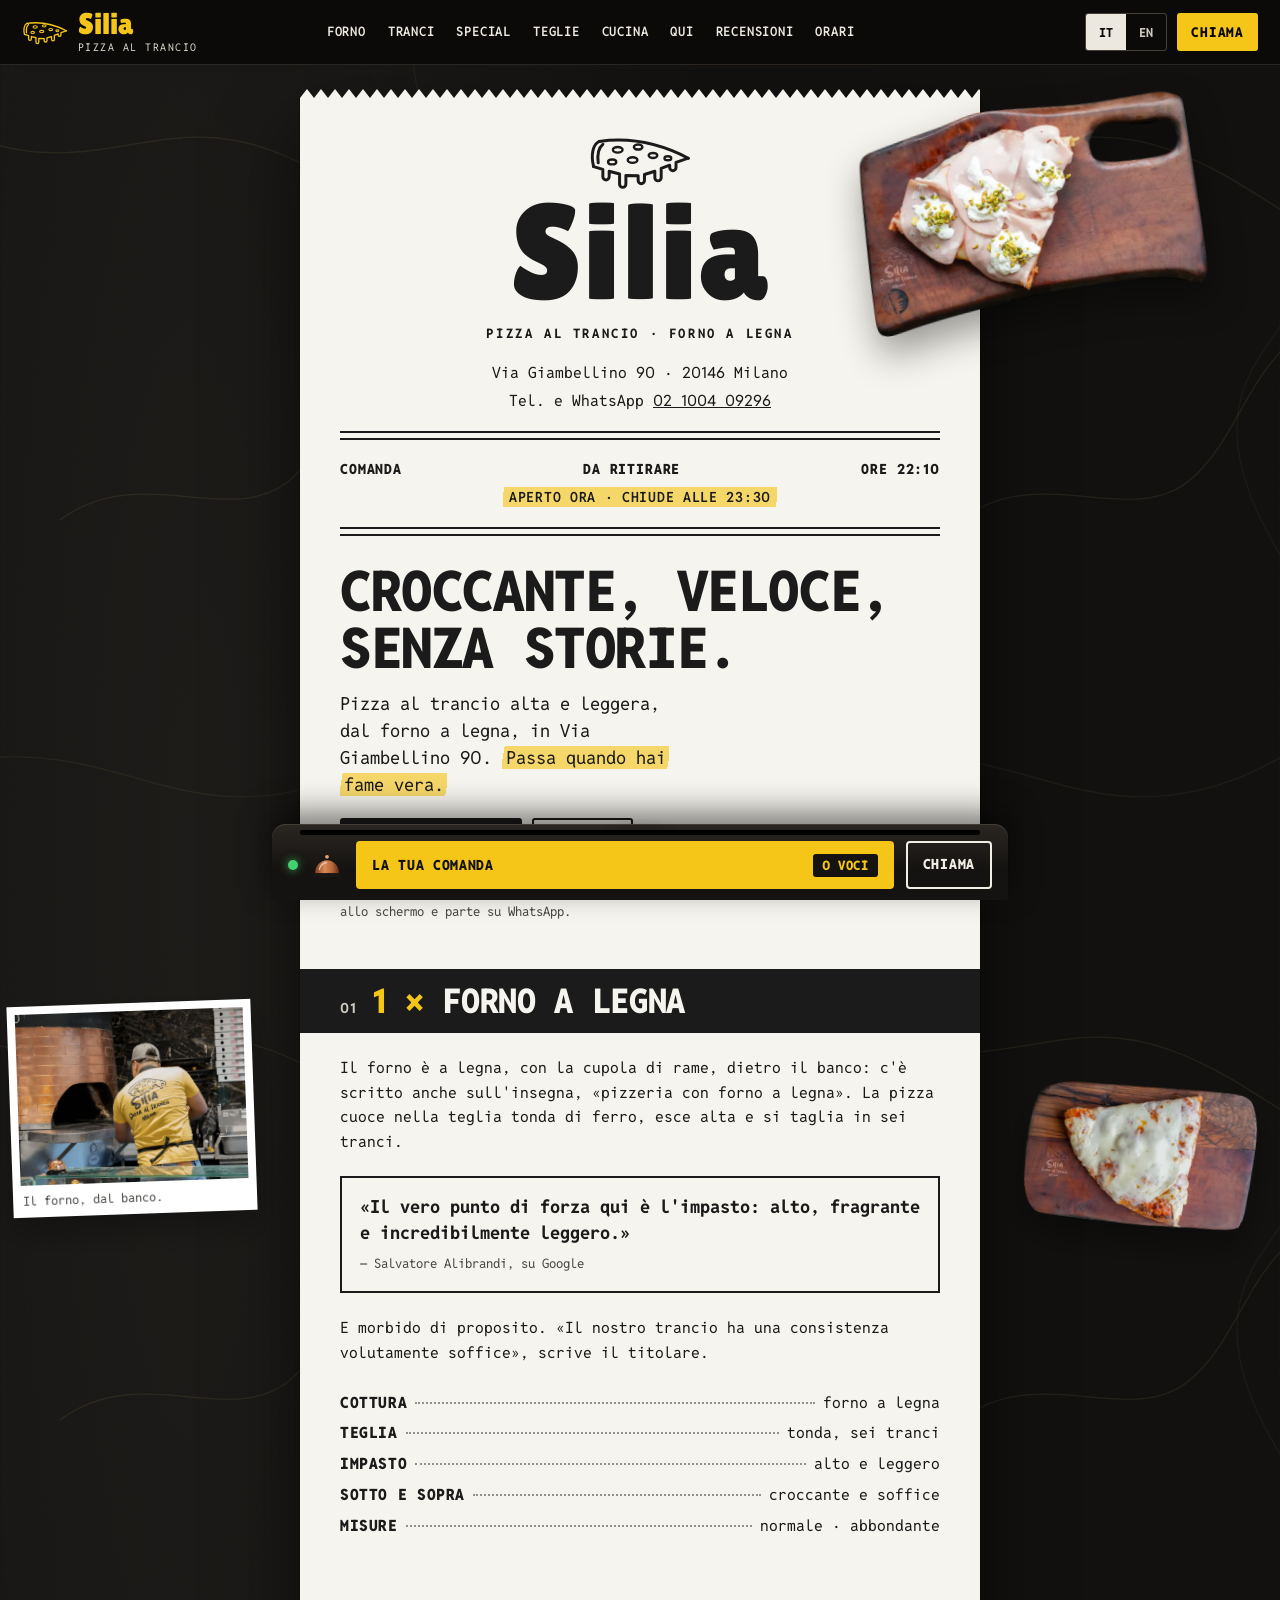
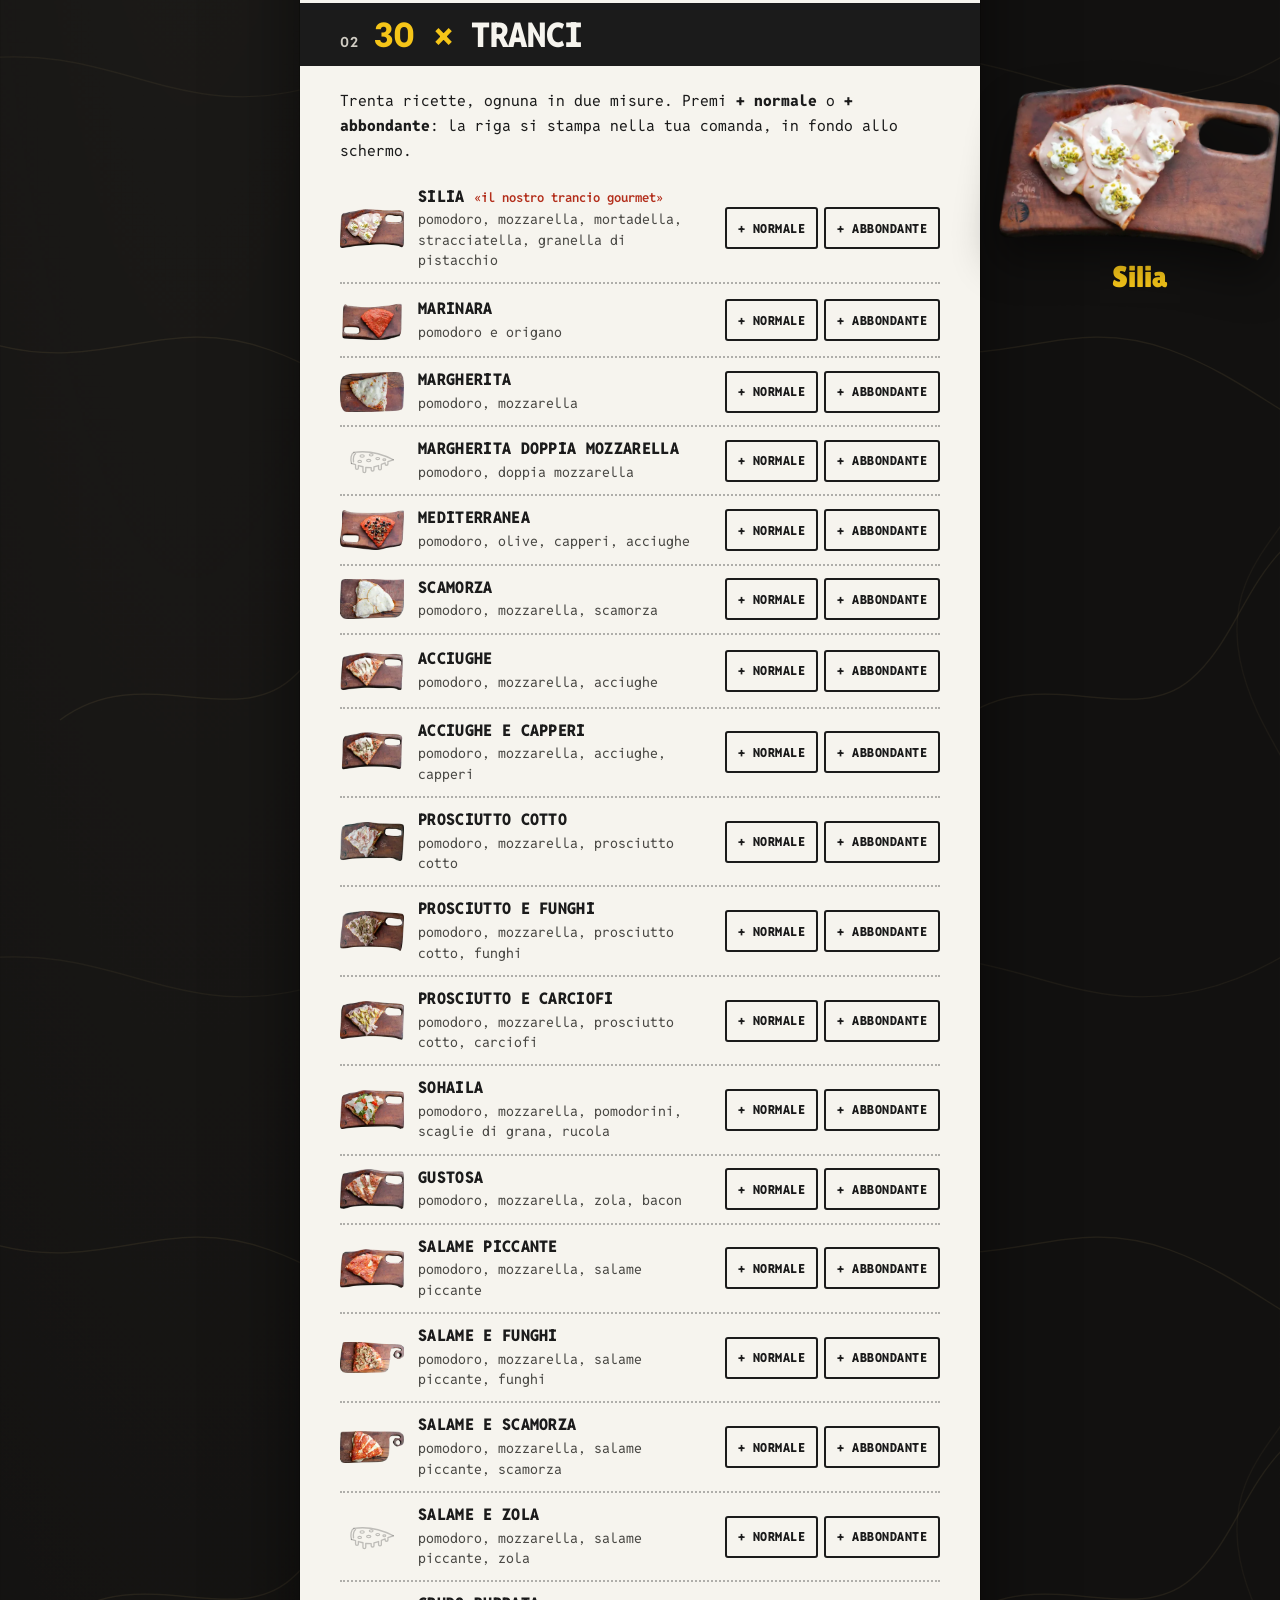
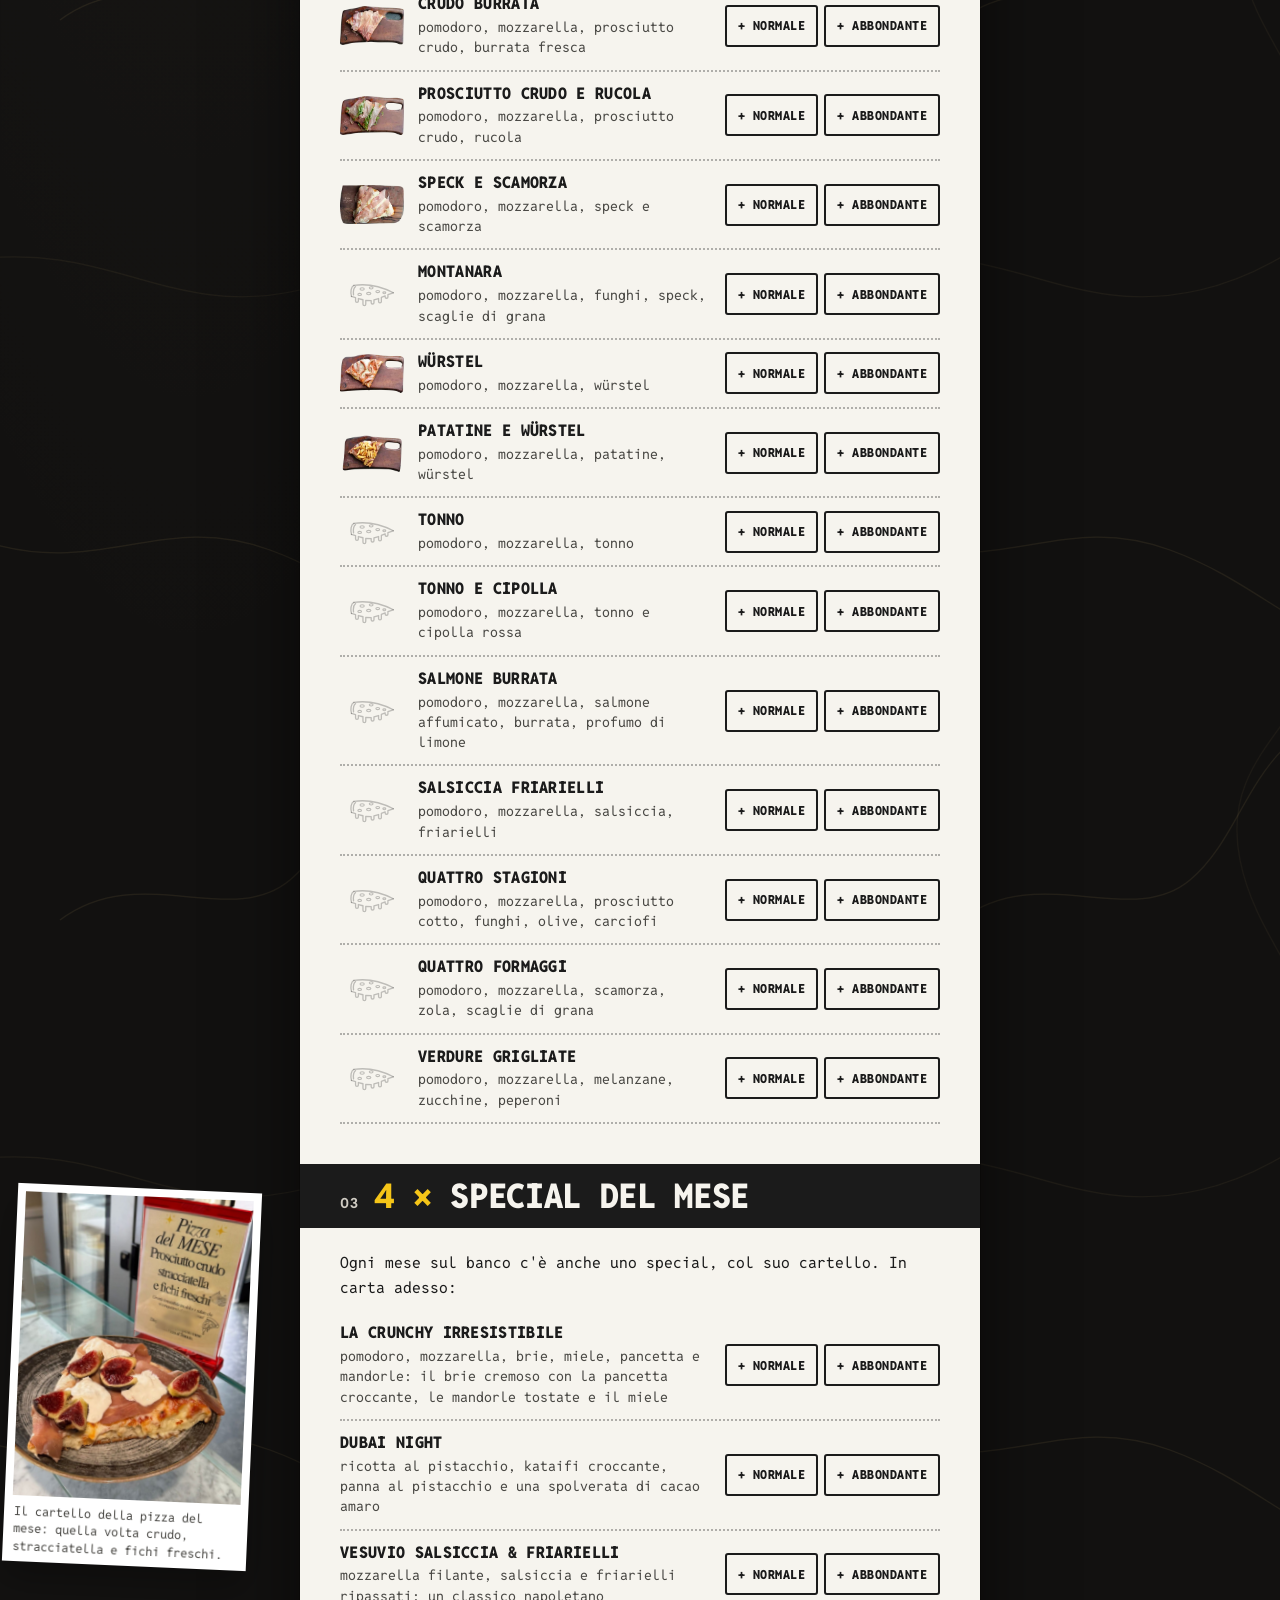
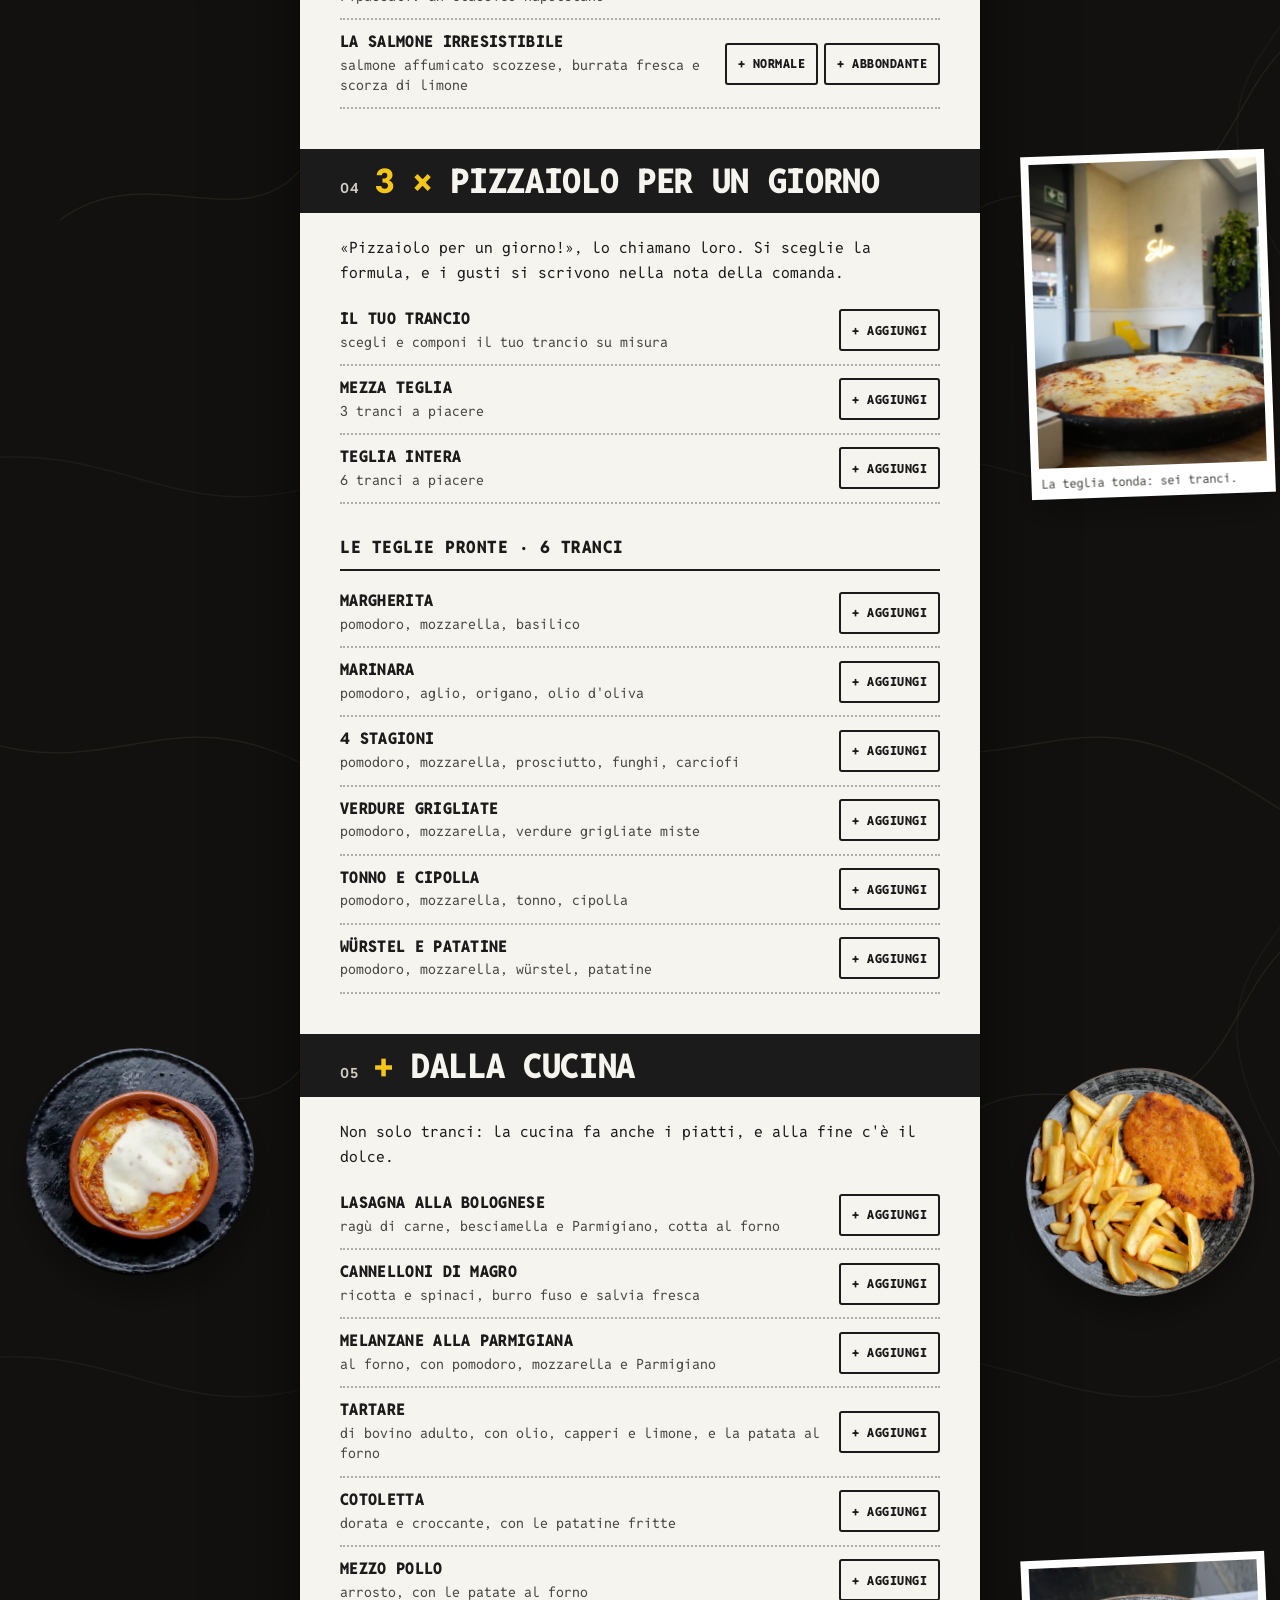
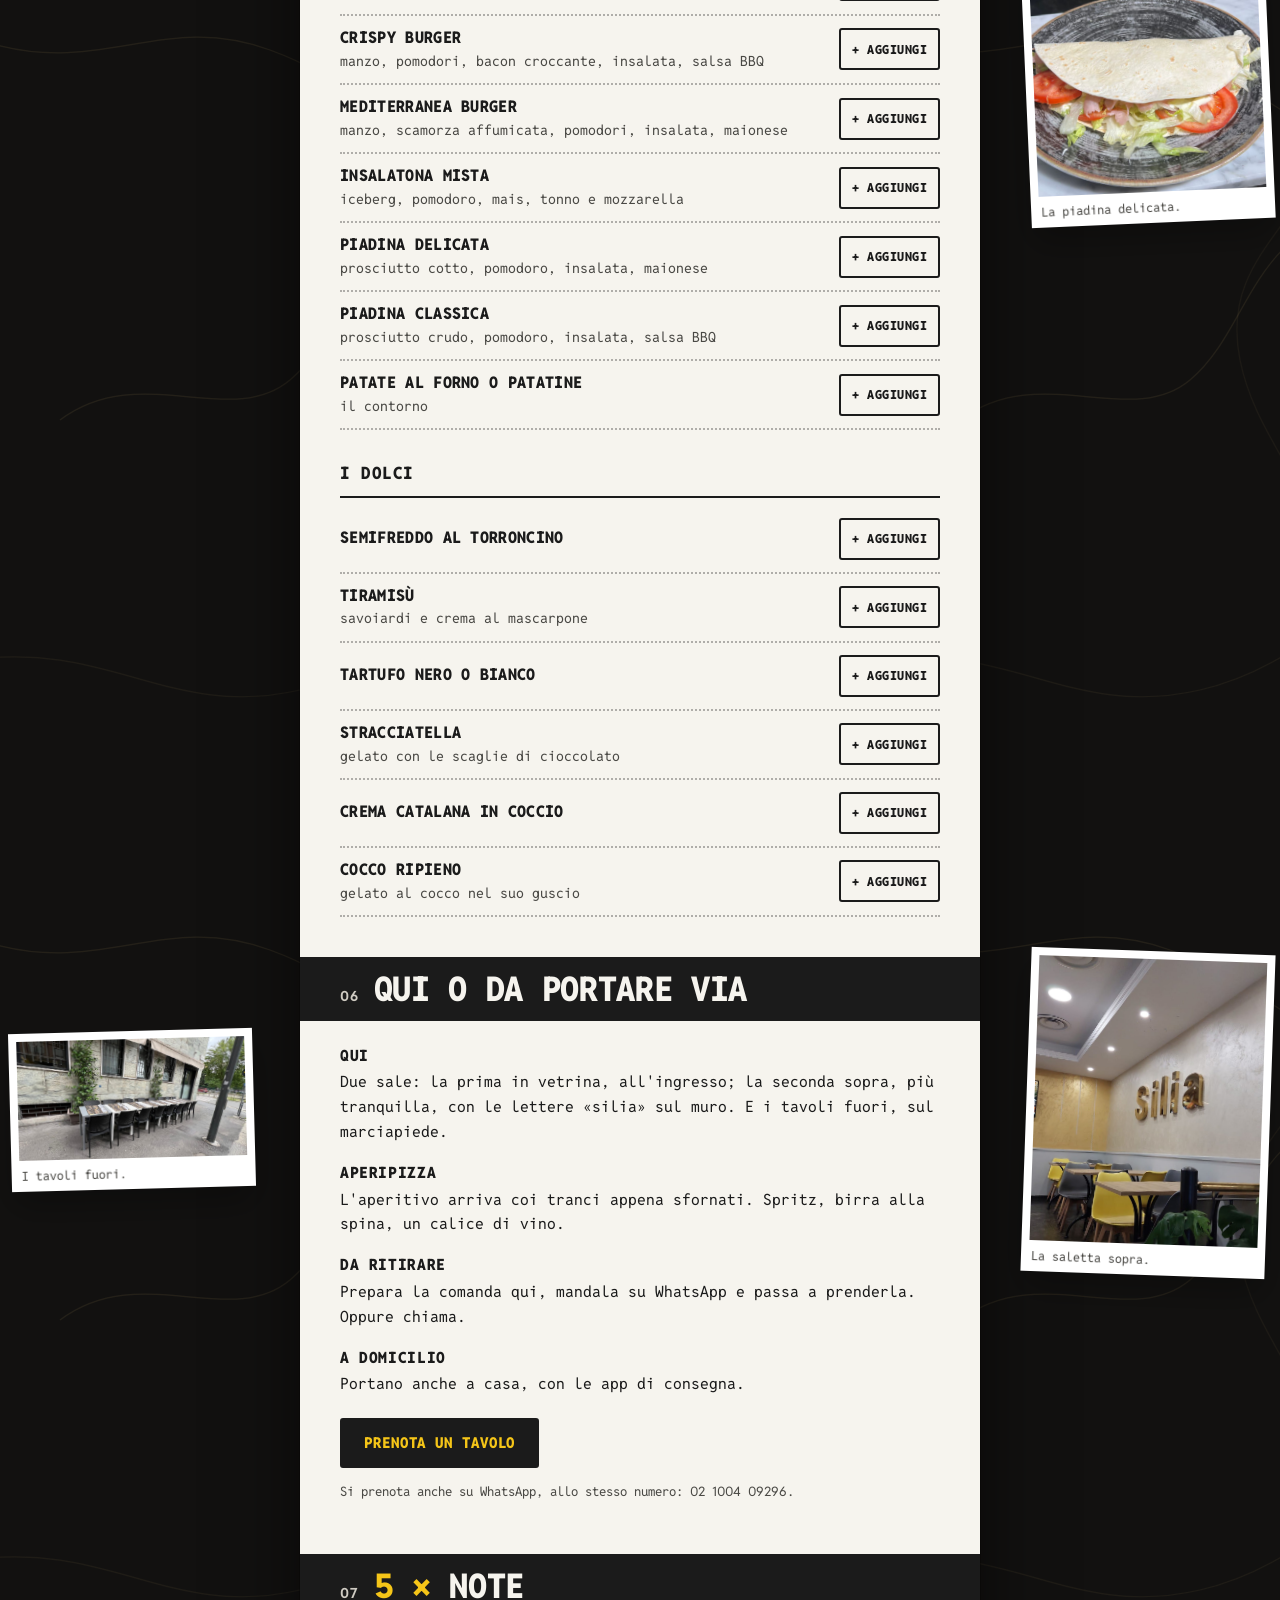
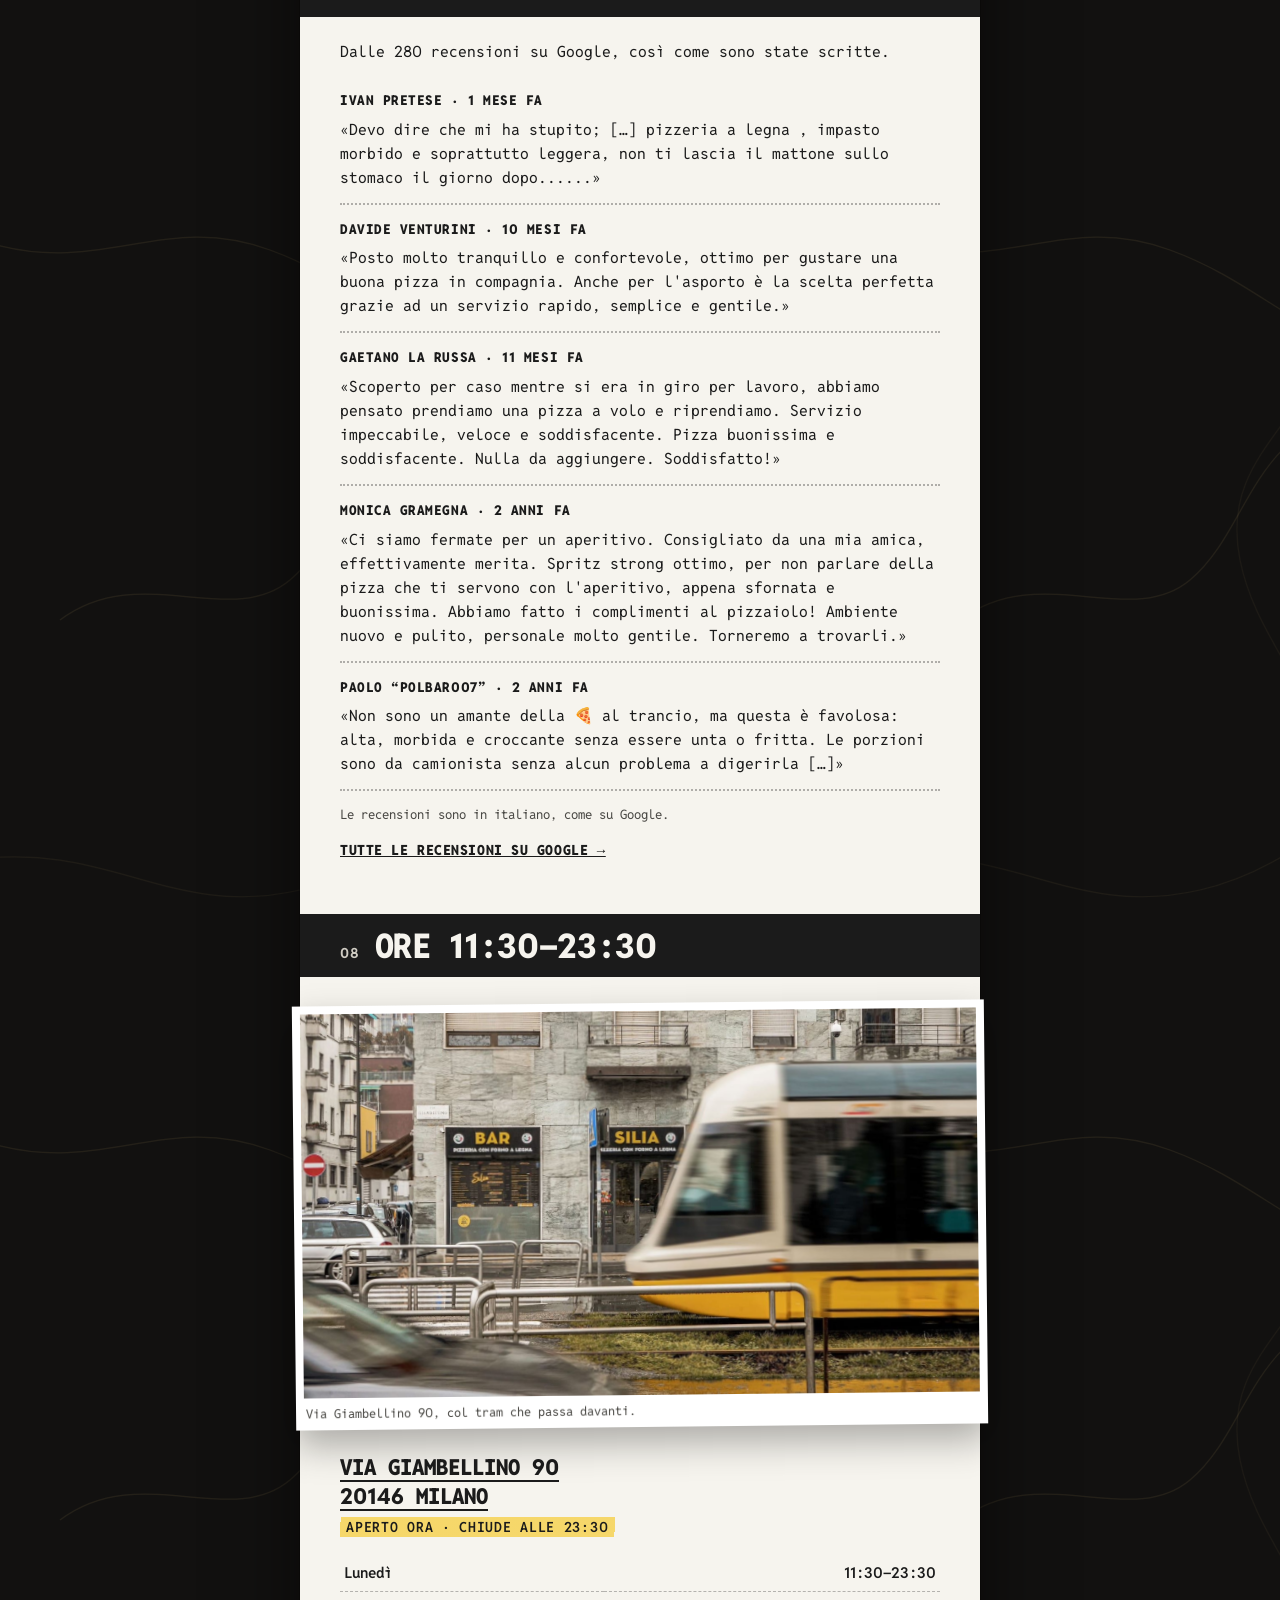
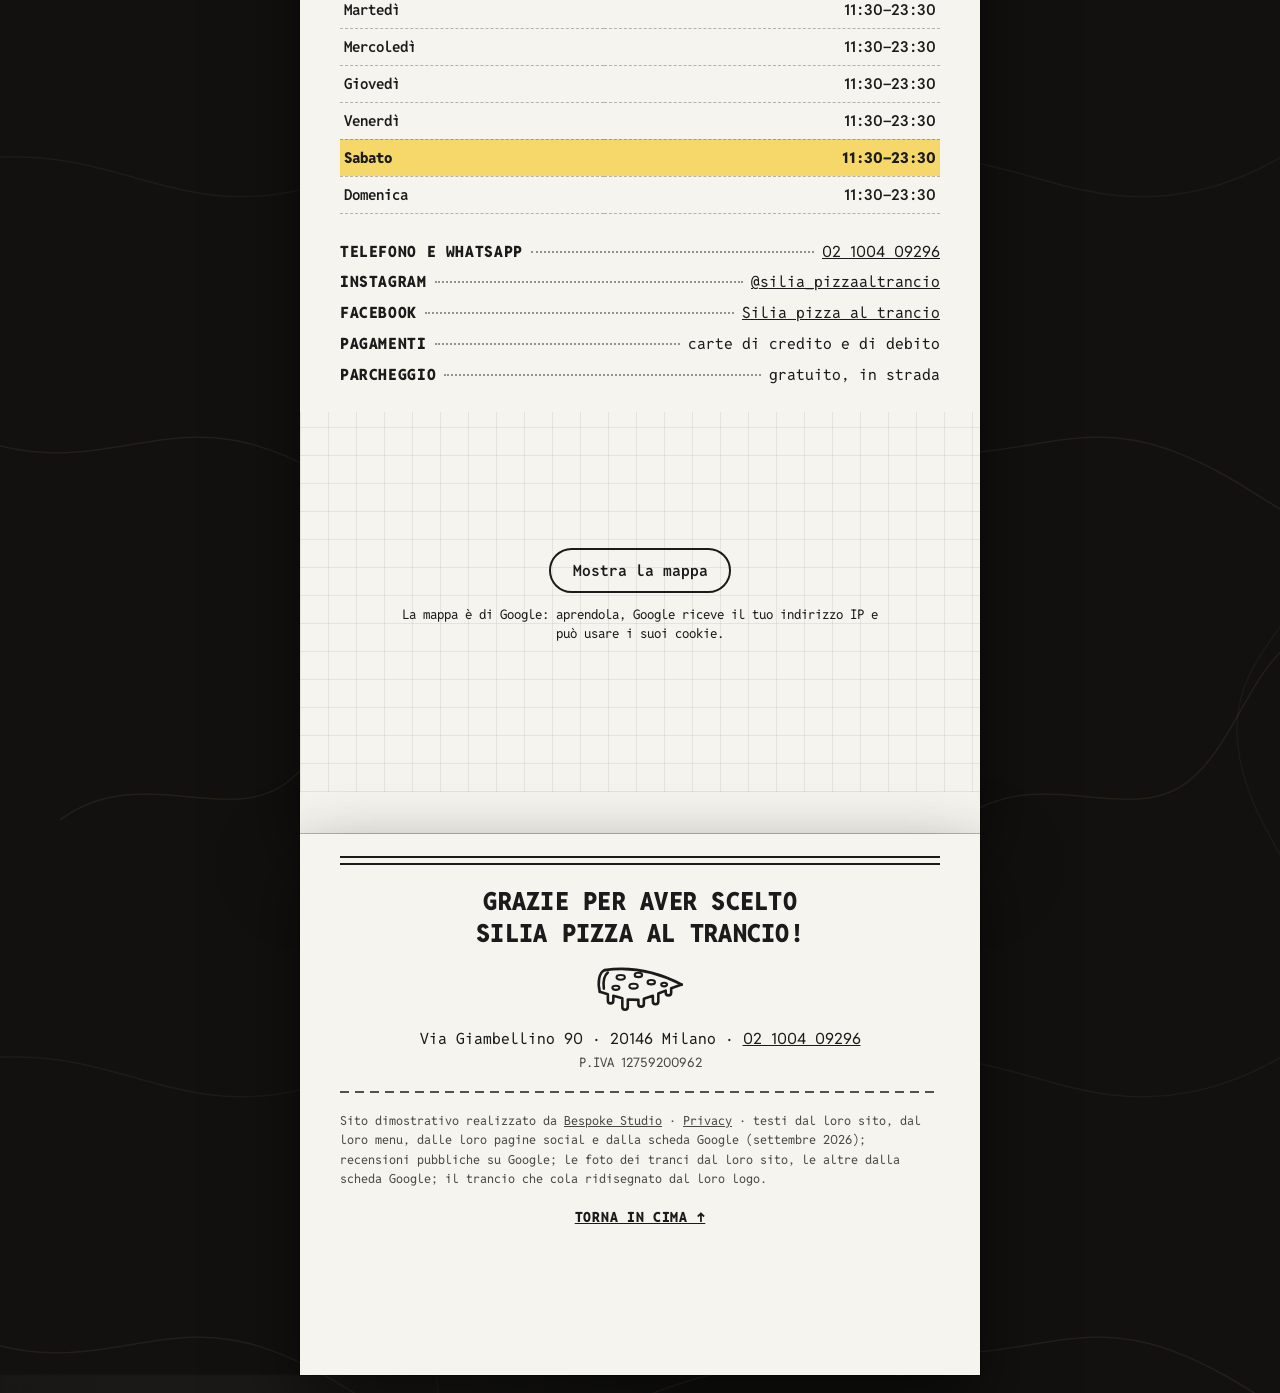
==== commit 0ad039da: "Privacy e pulizia: caratteri sul sito, mappa al clic, informativa, noindex - caratteri copiati nel s" ====
--- a/index.html
+++ b/index.html
@@ -3,6 +3,7 @@
 <head>
 <meta charset="utf-8">
 <meta name="viewport" content="width=device-width, initial-scale=1">
+<meta name="robots" content="noindex">
 <script>(function(r){r.classList.remove('no-js');try{if(!matchMedia('(prefers-reduced-motion: reduce)').matches&&!location.hash&&(window.scrollY||0)<40)r.classList.add('stampa-attesa')}catch(e){}})(document.documentElement)</script>
 <title>Silia Pizza al Trancio — forno a legna, Via Giambellino 90, Milano</title>
 <meta name="description" content="Silia Pizza al Trancio: pizza al trancio alta e leggera dal forno a legna, in Via Giambellino 90 a Milano. Trenta ricette in due misure, normale e abbondante, teglie intere, cucina e aperipizza. Aperti tutti i giorni dalle 11:30 alle 23:30. Ordini e prenotazioni: 02 1004 09296, anche su WhatsApp.">
@@ -18,11 +19,8 @@
 <link rel="icon" href="img/favicon.svg" type="image/svg+xml">
 <link rel="icon" href="img/favicon-32.png" sizes="32x32" type="image/png">
 <link rel="apple-touch-icon" href="img/apple-touch-icon.png">
-<link rel="preconnect" href="https://fonts.googleapis.com">
-<link rel="preconnect" href="https://fonts.gstatic.com" crossorigin>
-<link href="https://fonts.googleapis.com/css2?family=Lilita+One&amp;family=Radio+Canada+Big:ital,wght@0,400..700;1,400..600&amp;family=Reddit+Mono:wght@400..800&amp;display=swap" rel="stylesheet">
+<link rel="stylesheet" href="fonts/fonts.css?v=1">
 <!-- le sole cifre da Reddit Sans: lo zero di Reddit Mono è barrato (zero-check) -->
-<link href="https://fonts.googleapis.com/css2?family=Reddit+Sans:wght@400..800&amp;text=0123456789&amp;display=swap" rel="stylesheet">
 <link rel="stylesheet" href="css/styles.css?v=1">
 <script src="https://cdn.jsdelivr.net/npm/gsap@3.12.5/dist/gsap.min.js" defer></script>
 <script src="https://cdn.jsdelivr.net/npm/gsap@3.12.5/dist/ScrollTrigger.min.js" defer></script>
@@ -347,7 +345,7 @@
     <div><dt data-i18n="d.k3">Parcheggio</dt><dd data-i18n="d.v3">gratuito, in strada</dd></div>
   </dl>
   <div class="mappa">
-    <iframe title="Mappa: Silia Pizza al Trancio, Via Giambellino 90, Milano" data-i18n-title="d.mappa" src="https://maps.google.com/maps?q=Via%20Giambellino%2090%2C%2020146%20Milano&amp;z=16&amp;output=embed" width="600" height="380" loading="lazy" referrerpolicy="no-referrer-when-downgrade" allowfullscreen></iframe>
+    <div class="mappa-clic" data-mappa-clic style="--mappa-h: 380px"><template><iframe title="Mappa: Silia Pizza al Trancio, Via Giambellino 90, Milano" data-i18n-title="d.mappa" src="https://maps.google.com/maps?q=Via%20Giambellino%2090%2C%2020146%20Milano&amp;z=16&amp;output=embed" width="600" height="380" loading="lazy" referrerpolicy="no-referrer-when-downgrade" allowfullscreen></iframe></template><div class="mappa-clic__velo"><a class="mappa-clic__btn" href="https://www.google.com/maps/search/?api=1&amp;query=Silia+Pizza+al+Trancio+Via+Giambellino+90+Milano" target="_blank" rel="noopener">Mostra la mappa</a><p class="mappa-clic__nota">La mappa è di Google: aprendola, Google riceve il tuo indirizzo IP e può usare i suoi cookie.</p></div></div>
   </div>
 </section>
 
@@ -360,7 +358,7 @@
   <p class="centro">Via Giambellino 90 · 20146 Milano · <a href="tel:+3902100409296" data-tel>02 1004 09296</a></p>
   <p class="centro piccolo">P.IVA 12759200962</p>
   <div class="tratteggio" aria-hidden="true"></div>
-  <p class="coda__cred" data-i18n="z.cred">Sito dimostrativo realizzato da <a href="https://bespokestud.io" rel="noopener">Bespoke Studio</a> · testi dal loro sito, dal loro menu, dalle loro pagine social e dalla scheda Google (settembre 2026); recensioni pubbliche su Google; le foto dei tranci dal loro sito, le altre dalla scheda Google; il trancio che cola ridisegnato dal loro logo.</p>
+  <p class="coda__cred" data-i18n="z.cred">Sito dimostrativo realizzato da <a href="https://bespokestud.io" rel="noopener">Bespoke Studio</a> · <a href="privacy.html">Privacy</a> · testi dal loro sito, dal loro menu, dalle loro pagine social e dalla scheda Google (settembre 2026); recensioni pubbliche su Google; le foto dei tranci dal loro sito, le altre dalla scheda Google; il trancio che cola ridisegnato dal loro logo.</p>
   <a class="coda__su" href="#comanda" data-i18n="z.su">Torna in cima ↑</a>
 </footer>
 </div>
@@ -417,5 +415,6 @@
   <img id="lightboxImg" src="" alt="">
 </div>
 
+<script src="js/mappa-clic.js?v=1" defer></script>
 </body>
 </html>
--- a/fonts/fonts.css
+++ b/fonts/fonts.css
@@ -0,0 +1,90 @@
+/* Caratteri ospitati sul sito: nessuna richiesta a Google Fonts o Fontshare (giro privacy 1/10/2026). Licenze in LICENSE.txt. */
+/* latin-ext */
+@font-face {
+  font-family: 'Lilita One';
+  font-style: normal;
+  font-weight: 400;
+  font-display: swap;
+  src: url(lilitaone-v17-i7dPIFZ9Zz-WBtRtedDbYE98RWq7-831197.woff2) format('woff2');
+  unicode-range: U+0100-02BA, U+02BD-02C5, U+02C7-02CC, U+02CE-02D7, U+02DD-02FF, U+0304, U+0308, U+0329, U+1D00-1DBF, U+1E00-1E9F, U+1EF2-1EFF, U+2020, U+20A0-20AB, U+20AD-20C0, U+2113, U+2C60-2C7F, U+A720-A7FF;
+}
+/* latin */
+@font-face {
+  font-family: 'Lilita One';
+  font-style: normal;
+  font-weight: 400;
+  font-display: swap;
+  src: url(lilitaone-v17-i7dPIFZ9Zz-WBtRtedDbYEF8RQ-135926.woff2) format('woff2');
+  unicode-range: U+0000-00FF, U+0131, U+0152-0153, U+02BB-02BC, U+02C6, U+02DA, U+02DC, U+0304, U+0308, U+0329, U+2000-206F, U+20AC, U+2122, U+2191, U+2193, U+2212, U+2215, U+FEFF, U+FFFD;
+}
+/* latin-ext */
+@font-face {
+  font-family: 'Radio Canada Big';
+  font-style: italic;
+  font-weight: 400 600;
+  font-display: swap;
+  src: url(radiocanadabig-v3-LYjfdHrinEImAoQewU0hyTsPFra4SJai_haJh1k-749558.woff2) format('woff2');
+  unicode-range: U+0100-02BA, U+02BD-02C5, U+02C7-02CC, U+02CE-02D7, U+02DD-02FF, U+0304, U+0308, U+0329, U+1D00-1DBF, U+1E00-1E9F, U+1EF2-1EFF, U+2020, U+20A0-20AB, U+20AD-20C0, U+2113, U+2C60-2C7F, U+A720-A7FF;
+}
+/* latin */
+@font-face {
+  font-family: 'Radio Canada Big';
+  font-style: italic;
+  font-weight: 400 600;
+  font-display: swap;
+  src: url(radiocanadabig-v3-LYjfdHrinEImAoQewU0hyTsPFra4SJai8BaJ-f4b1e4.woff2) format('woff2');
+  unicode-range: U+0000-00FF, U+0131, U+0152-0153, U+02BB-02BC, U+02C6, U+02DA, U+02DC, U+0304, U+0308, U+0329, U+2000-206F, U+20AC, U+2122, U+2191, U+2193, U+2212, U+2215, U+FEFF, U+FFFD;
+}
+/* latin-ext */
+@font-face {
+  font-family: 'Radio Canada Big';
+  font-style: normal;
+  font-weight: 400 700;
+  font-display: swap;
+  src: url(radiocanadabig-v3-LYjZdHrinEImAoQewU0hyTsPFra4SJ2S8g6N-2b9545.woff2) format('woff2');
+  unicode-range: U+0100-02BA, U+02BD-02C5, U+02C7-02CC, U+02CE-02D7, U+02DD-02FF, U+0304, U+0308, U+0329, U+1D00-1DBF, U+1E00-1E9F, U+1EF2-1EFF, U+2020, U+20A0-20AB, U+20AD-20C0, U+2113, U+2C60-2C7F, U+A720-A7FF;
+}
+/* latin */
+@font-face {
+  font-family: 'Radio Canada Big';
+  font-style: normal;
+  font-weight: 400 700;
+  font-display: swap;
+  src: url(radiocanadabig-v3-LYjZdHrinEImAoQewU0hyTsPFra4SJOS8g-f1686f.woff2) format('woff2');
+  unicode-range: U+0000-00FF, U+0131, U+0152-0153, U+02BB-02BC, U+02C6, U+02DA, U+02DC, U+0304, U+0308, U+0329, U+2000-206F, U+20AC, U+2122, U+2191, U+2193, U+2212, U+2215, U+FEFF, U+FFFD;
+}
+/* vietnamese */
+@font-face {
+  font-family: 'Reddit Mono';
+  font-style: normal;
+  font-weight: 400 800;
+  font-display: swap;
+  src: url(redditmono-v5-oPWL_kRmmu4oQ88oo13o4-rERjtPRw-08e6fc.woff2) format('woff2');
+  unicode-range: U+0102-0103, U+0110-0111, U+0128-0129, U+0168-0169, U+01A0-01A1, U+01AF-01B0, U+0300-0301, U+0303-0304, U+0308-0309, U+0323, U+0329, U+1EA0-1EF9, U+20AB;
+}
+/* latin-ext */
+@font-face {
+  font-family: 'Reddit Mono';
+  font-style: normal;
+  font-weight: 400 800;
+  font-display: swap;
+  src: url(redditmono-v5-oPWL_kRmmu4oQ88oo13o4-rFRjtPRw-15d5dc.woff2) format('woff2');
+  unicode-range: U+0100-02BA, U+02BD-02C5, U+02C7-02CC, U+02CE-02D7, U+02DD-02FF, U+0304, U+0308, U+0329, U+1D00-1DBF, U+1E00-1E9F, U+1EF2-1EFF, U+2020, U+20A0-20AB, U+20AD-20C0, U+2113, U+2C60-2C7F, U+A720-A7FF;
+}
+/* latin */
+@font-face {
+  font-family: 'Reddit Mono';
+  font-style: normal;
+  font-weight: 400 800;
+  font-display: swap;
+  src: url(redditmono-v5-oPWL_kRmmu4oQ88oo13o4-rLRjs-6b4ed1.woff2) format('woff2');
+  unicode-range: U+0000-00FF, U+0131, U+0152-0153, U+02BB-02BC, U+02C6, U+02DA, U+02DC, U+0304, U+0308, U+0329, U+2000-206F, U+20AC, U+2122, U+2191, U+2193, U+2212, U+2215, U+FEFF, U+FFFD;
+}
+@font-face {
+  font-family: 'Reddit Sans';
+  font-style: normal;
+  font-weight: 400 800;
+  font-display: swap;
+  src: url(l-font-d0f6c5.woff2) format('woff2');
+  unicode-range: U+30-39;
+}
--- a/css/styles.css
+++ b/css/styles.css
@@ -361,3 +361,12 @@
 .stampa-attesa .posato--testa { opacity: 0; animation: rete-posato .01s 4s forwards; }
 @keyframes rete-carta { to { transform: none; } }
 @keyframes rete-posato { to { opacity: 1; } }
+
+/*MAPPACLIC*/
+/* la mappa Google si carica solo al clic (giro privacy 1/10/2026) */
+.mappa-clic { display: flex; align-items: center; justify-content: center; width: 100%; height: 100%; min-height: var(--mappa-h, 320px); box-sizing: border-box; padding: 24px; text-align: center; background: repeating-linear-gradient(0deg, rgba(127, 127, 127, 0.14) 0 1px, transparent 1px 28px), repeating-linear-gradient(90deg, rgba(127, 127, 127, 0.14) 0 1px, transparent 1px 28px); }
+.mappa-clic__velo { display: flex; flex-direction: column; align-items: center; gap: 12px; max-width: 32em; }
+.mappa-clic__btn { display: inline-block; padding: 0.75em 1.4em; border: 2px solid currentColor; border-radius: 999px; color: inherit; font: inherit; font-weight: 600; line-height: 1.2; text-decoration: none; background: transparent; cursor: pointer; }
+.mappa-clic__btn:hover, .mappa-clic__btn:focus-visible { text-decoration: underline; }
+.mappa-clic__nota { margin: 0; font-size: 0.85em; line-height: 1.45; }
+/*/MAPPACLIC*/
